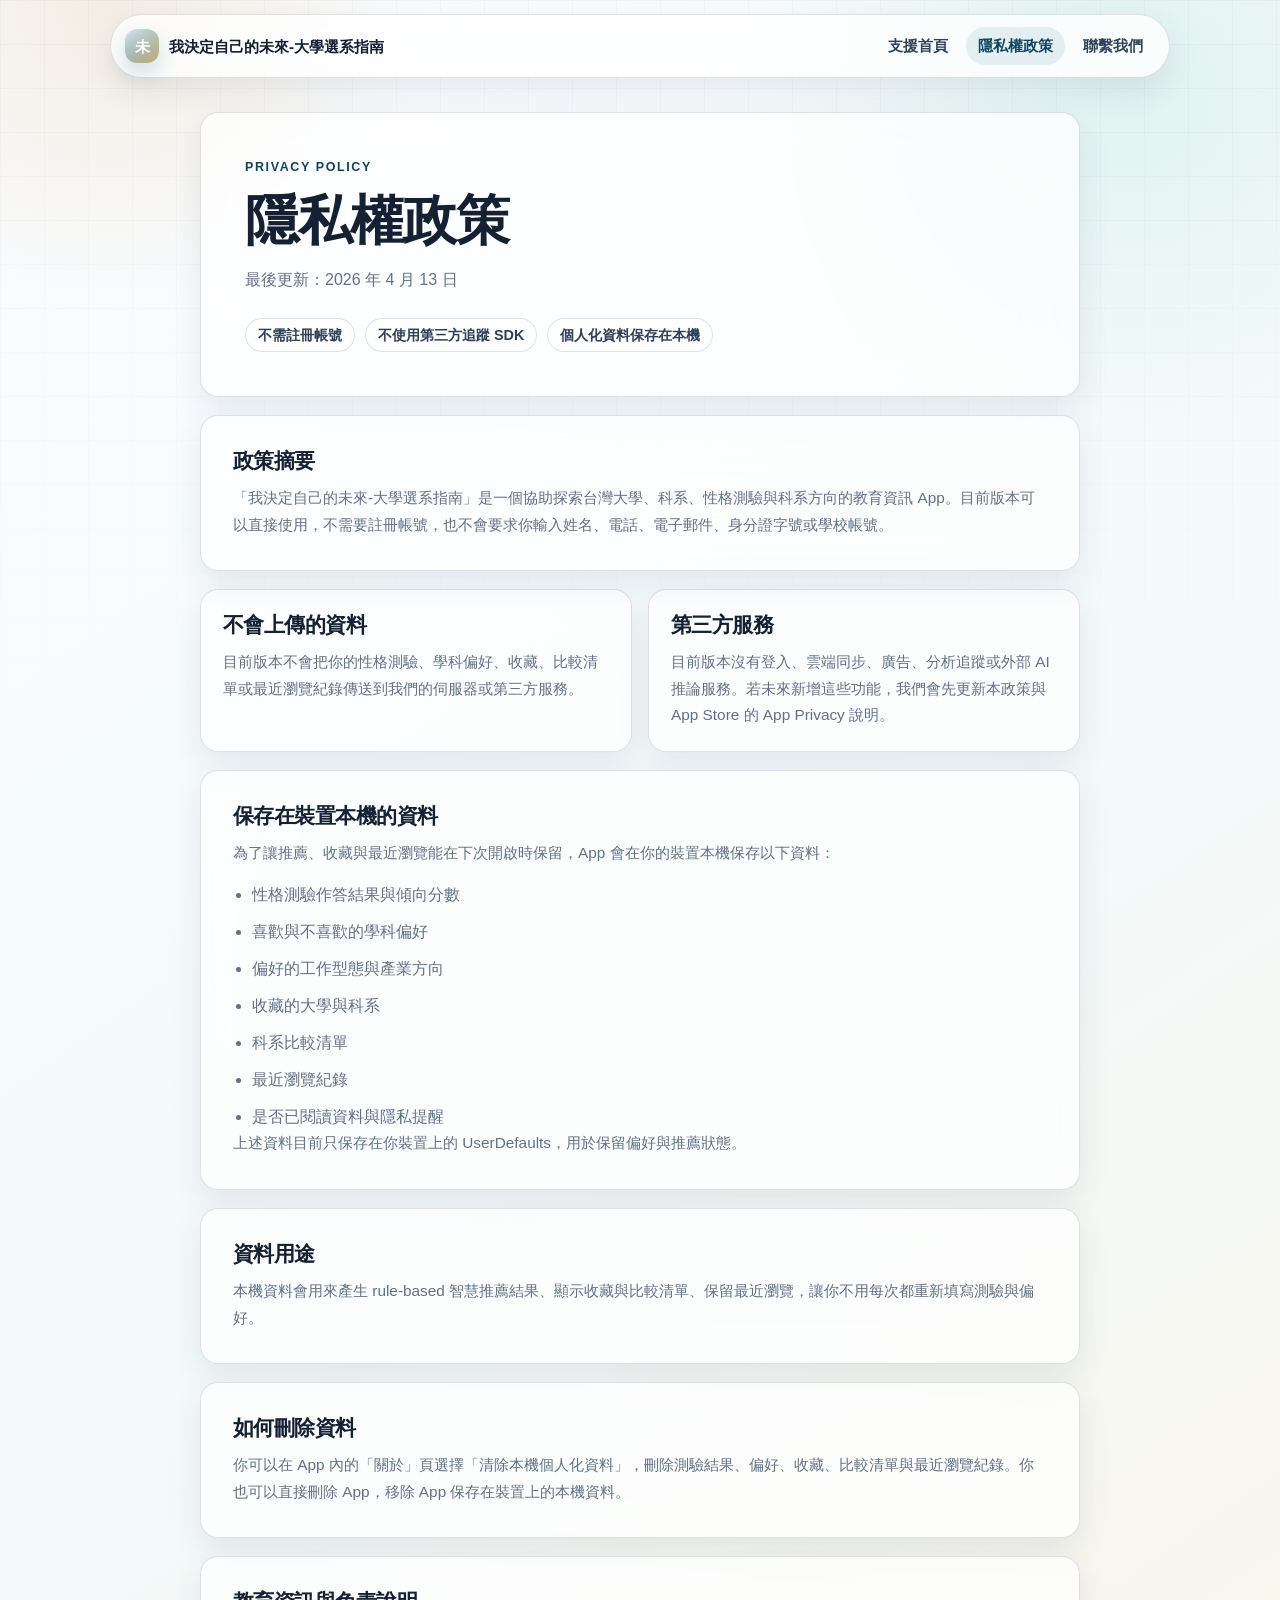
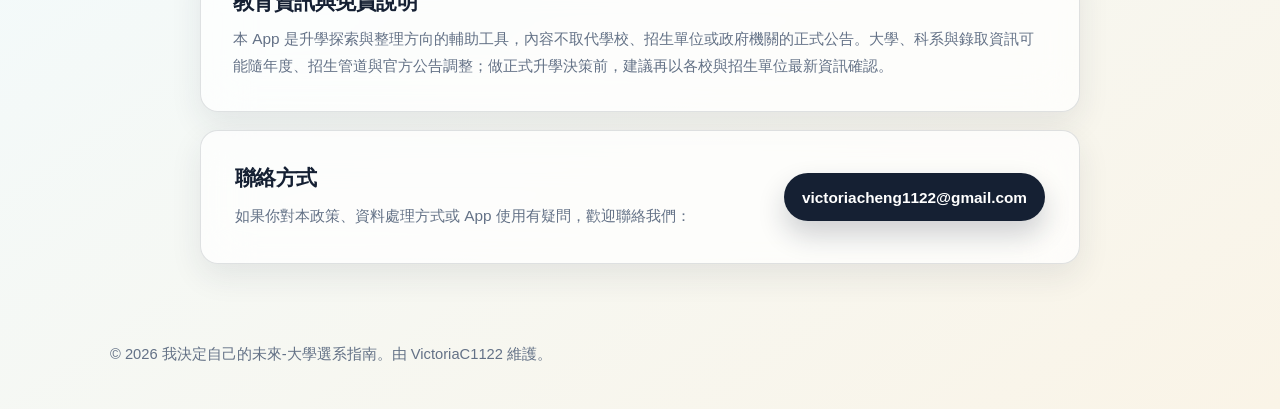
==== privacy.html @ ded3b6e1 "Refine support site copy tone" ====
<!doctype html>
<html lang="zh-Hant-TW">
<head>
  <meta charset="utf-8">
  <meta name="viewport" content="width=device-width, initial-scale=1">
  <title>隱私權政策｜我決定自己的未來-大學選系指南</title>
  <meta name="description" content="我決定自己的未來-大學選系指南的隱私權政策，說明 App 不需註冊、不使用第三方追蹤 SDK，個人化資料僅保存在使用者裝置本機。">
  <link rel="stylesheet" href="styles.css?v=20260417-copy">
</head>
<body>
  <a class="skip-link" href="#main">跳到主要內容</a>

  <header class="site-header">
    <nav class="nav" aria-label="主要導覽">
      <a class="brand" href="./" aria-label="我決定自己的未來-大學選系指南支援首頁">
        <span class="brand-mark" aria-hidden="true">未</span>
        <span>我決定自己的未來-大學選系指南</span>
      </a>
      <div class="nav-links">
        <a href="./">支援首頁</a>
        <a href="privacy.html" aria-current="page">隱私權政策</a>
        <a href="mailto:victoriacheng1122@gmail.com">聯繫我們</a>
      </div>
    </nav>
  </header>

  <main id="main" class="policy-main">
    <section class="policy-hero section" aria-labelledby="privacy-title">
      <p class="eyebrow">Privacy Policy</p>
      <h1 id="privacy-title">隱私權政策</h1>
      <p class="lead">最後更新：2026 年 4 月 13 日</p>
      <div class="summary-pills" aria-label="隱私摘要">
        <span>不需註冊帳號</span>
        <span>不使用第三方追蹤 SDK</span>
        <span>個人化資料保存在本機</span>
      </div>
    </section>

    <section class="section policy-section" aria-labelledby="summary-title">
      <h2 id="summary-title">政策摘要</h2>
      <p>「我決定自己的未來-大學選系指南」是一個協助探索台灣大學、科系、性格測驗與科系方向的教育資訊 App。目前版本可以直接使用，不需要註冊帳號，也不會要求你輸入姓名、電話、電子郵件、身分證字號或學校帳號。</p>
    </section>

    <section class="section policy-grid" aria-label="隱私重點">
      <article class="card">
        <h2>不會上傳的資料</h2>
        <p>目前版本不會把你的性格測驗、學科偏好、收藏、比較清單或最近瀏覽紀錄傳送到我們的伺服器或第三方服務。</p>
      </article>

      <article class="card">
        <h2>第三方服務</h2>
        <p>目前版本沒有登入、雲端同步、廣告、分析追蹤或外部 AI 推論服務。若未來新增這些功能，我們會先更新本政策與 App Store 的 App Privacy 說明。</p>
      </article>
    </section>

    <section class="section policy-section" aria-labelledby="local-data-title">
      <h2 id="local-data-title">保存在裝置本機的資料</h2>
      <p>為了讓推薦、收藏與最近瀏覽能在下次開啟時保留，App 會在你的裝置本機保存以下資料：</p>
      <ul>
        <li>性格測驗作答結果與傾向分數</li>
        <li>喜歡與不喜歡的學科偏好</li>
        <li>偏好的工作型態與產業方向</li>
        <li>收藏的大學與科系</li>
        <li>科系比較清單</li>
        <li>最近瀏覽紀錄</li>
        <li>是否已閱讀資料與隱私提醒</li>
      </ul>
      <p>上述資料目前只保存在你裝置上的 UserDefaults，用於保留偏好與推薦狀態。</p>
    </section>

    <section class="section policy-section" aria-labelledby="purpose-title">
      <h2 id="purpose-title">資料用途</h2>
      <p>本機資料會用來產生 rule-based 智慧推薦結果、顯示收藏與比較清單、保留最近瀏覽，讓你不用每次都重新填寫測驗與偏好。</p>
    </section>

    <section class="section policy-section" aria-labelledby="delete-title">
      <h2 id="delete-title">如何刪除資料</h2>
      <p>你可以在 App 內的「關於」頁選擇「清除本機個人化資料」，刪除測驗結果、偏好、收藏、比較清單與最近瀏覽紀錄。你也可以直接刪除 App，移除 App 保存在裝置上的本機資料。</p>
    </section>

    <section class="section policy-section" aria-labelledby="education-title">
      <h2 id="education-title">教育資訊與免責說明</h2>
      <p>本 App 是升學探索與整理方向的輔助工具，內容不取代學校、招生單位或政府機關的正式公告。大學、科系與錄取資訊可能隨年度、招生管道與官方公告調整；做正式升學決策前，建議再以各校與招生單位最新資訊確認。</p>
    </section>

    <section class="section contact-card" aria-labelledby="privacy-contact-title">
      <div>
        <h2 id="privacy-contact-title">聯絡方式</h2>
        <p>如果你對本政策、資料處理方式或 App 使用有疑問，歡迎聯絡我們：</p>
      </div>
      <a class="button primary" href="mailto:victoriacheng1122@gmail.com">victoriacheng1122@gmail.com</a>
    </section>
  </main>

  <footer class="footer">
    <p>© 2026 我決定自己的未來-大學選系指南。由 VictoriaC1122 維護。</p>
  </footer>
</body>
</html>
---- styles.css ----
:root {
  color-scheme: light;
  --ink: #152033;
  --ink-soft: #2f4158;
  --muted: #637186;
  --paper: rgba(255, 255, 255, 0.86);
  --paper-strong: #ffffff;
  --line: rgba(21, 32, 51, 0.13);
  --blue: #1f6f8d;
  --blue-deep: #0f465d;
  --mint: #99d8c9;
  --gold: #d1ad69;
  --cream: #f7f0df;
  --shadow: 0 22px 70px rgba(30, 47, 71, 0.14);
  --shadow-soft: 0 12px 32px rgba(30, 47, 71, 0.09);
  --radius-lg: 24px;
  --radius-md: 18px;
  --content: 1060px;
  font-family: -apple-system, BlinkMacSystemFont, "SF Pro Text", "Noto Sans TC", "PingFang TC", "Microsoft JhengHei", sans-serif;
  font-size: 16px;
}

* {
  box-sizing: border-box;
}

html {
  scroll-behavior: smooth;
  -webkit-text-size-adjust: 100%;
}

body {
  min-height: 100vh;
  margin: 0;
  color: var(--ink);
  background:
    radial-gradient(circle at 8% 0%, rgba(209, 173, 105, 0.18), transparent 20rem),
    radial-gradient(circle at 88% 4%, rgba(153, 216, 201, 0.24), transparent 23rem),
    linear-gradient(145deg, #fbfcff 0%, #f3fafb 52%, #faf4e7 100%);
  font-size: 1rem;
  line-height: 1.68;
  overflow-x: hidden;
  text-rendering: optimizeLegibility;
}

body::before {
  position: fixed;
  inset: 0;
  z-index: -1;
  content: "";
  pointer-events: none;
  background-image:
    linear-gradient(rgba(21, 32, 51, 0.03) 1px, transparent 1px),
    linear-gradient(90deg, rgba(21, 32, 51, 0.03) 1px, transparent 1px);
  background-size: 44px 44px;
  mask-image: linear-gradient(to bottom, black 0%, transparent 82%);
}

a {
  color: var(--blue-deep);
  text-underline-offset: 0.18em;
  overflow-wrap: anywhere;
}

a:hover {
  color: var(--blue);
}

.skip-link {
  position: absolute;
  left: 16px;
  top: -80px;
  z-index: 100;
  padding: 10px 14px;
  border-radius: 999px;
  background: var(--ink);
  color: #fff;
}

.skip-link:focus {
  top: 14px;
}

.site-header,
main,
.footer {
  width: min(var(--content), calc(100% - 40px));
  margin: 0 auto;
}

.site-header {
  padding-top: 14px;
}

.nav {
  position: sticky;
  top: 14px;
  z-index: 10;
  display: flex;
  align-items: center;
  justify-content: space-between;
  gap: 18px;
  padding: 12px 14px;
  border: 1px solid var(--line);
  border-radius: 999px;
  background: rgba(255, 255, 255, 0.78);
  box-shadow: var(--shadow-soft);
  backdrop-filter: blur(22px);
}

.brand {
  display: inline-flex;
  align-items: center;
  gap: 10px;
  color: var(--ink);
  font-size: 0.95rem;
  font-weight: 760;
  line-height: 1.25;
  text-decoration: none;
}

.brand-mark {
  display: grid;
  width: 34px;
  height: 34px;
  flex: 0 0 auto;
  place-items: center;
  border-radius: 12px;
  background:
    linear-gradient(145deg, rgba(255, 255, 255, 0.85), transparent),
    linear-gradient(135deg, var(--blue), var(--gold));
  color: #fff;
  font-weight: 900;
  box-shadow: 0 10px 22px rgba(31, 111, 141, 0.22);
}

.nav-links {
  display: flex;
  align-items: center;
  gap: 6px;
  font-size: 0.92rem;
}

.nav-links a {
  display: inline-flex;
  min-height: 38px;
  align-items: center;
  padding: 0 12px;
  border-radius: 999px;
  color: var(--ink-soft);
  font-weight: 680;
  text-decoration: none;
}

.nav-links a:hover,
.nav-links a[aria-current="page"] {
  background: rgba(31, 111, 141, 0.1);
  color: var(--blue-deep);
}

.section {
  margin-top: 18px;
  border: 1px solid var(--line);
  border-radius: var(--radius-lg);
  background: var(--paper);
  box-shadow: var(--shadow);
  backdrop-filter: blur(24px);
}

.hero {
  display: grid;
  grid-template-columns: minmax(0, 1.25fr) minmax(320px, 0.75fr);
  gap: 18px;
  align-items: stretch;
  margin-top: 34px;
  padding: clamp(26px, 4.4vw, 46px);
}

.hero-copy {
  max-width: 660px;
}

.hero-panel,
.card,
.faq-item,
.policy-section,
.contact-card,
.info-band,
.policy-hero {
  border: 1px solid var(--line);
  border-radius: var(--radius-md);
  background: rgba(255, 255, 255, 0.72);
  box-shadow: var(--shadow-soft);
}

.hero-panel {
  padding: 22px;
  align-self: stretch;
}

.eyebrow {
  margin: 0 0 10px;
  color: var(--blue-deep);
  font-size: 0.78rem;
  font-weight: 820;
  letter-spacing: 0.13em;
  text-transform: uppercase;
}

h1,
h2,
h3,
p {
  margin: 0;
}

h1,
h2,
h3 {
  color: var(--ink);
  line-height: 1.2;
  letter-spacing: -0.025em;
  overflow-wrap: anywhere;
}

h1 {
  max-width: 640px;
  font-size: clamp(2rem, 4.2vw, 3.35rem);
  font-weight: 830;
}

h2 {
  font-size: clamp(1.18rem, 1.65vw, 1.55rem);
  font-weight: 800;
}

h3 {
  font-size: 1rem;
  font-weight: 780;
}

.lead {
  max-width: 640px;
  margin-top: 14px;
  color: var(--muted);
  font-size: clamp(1rem, 1.15vw, 1.08rem);
  line-height: 1.72;
}

.action-row {
  display: flex;
  flex-wrap: wrap;
  gap: 12px;
  margin-top: 28px;
}

.button {
  display: inline-flex;
  min-height: 48px;
  align-items: center;
  justify-content: center;
  padding: 0 18px;
  border-radius: 999px;
  font-weight: 780;
  font-size: 0.96rem;
  line-height: 1.25;
  text-align: center;
  text-decoration: none;
}

.button.primary {
  background: var(--ink);
  color: #fff;
  box-shadow: 0 14px 28px rgba(21, 32, 51, 0.2);
}

.button.secondary {
  border: 1px solid var(--line);
  background: var(--paper-strong);
  color: var(--blue-deep);
}

.check-list,
.policy-section ul {
  display: grid;
  gap: 10px;
  margin: 16px 0 0;
  padding-left: 1.2rem;
  color: var(--muted);
}

.cards,
.policy-grid {
  display: grid;
  grid-template-columns: repeat(3, minmax(0, 1fr));
  gap: 16px;
  border: 0;
  background: transparent;
  box-shadow: none;
  backdrop-filter: none;
}

.card {
  padding: 22px;
}

.card-label {
  width: fit-content;
  margin-bottom: 14px;
  padding: 4px 10px;
  border-radius: 999px;
  background: rgba(31, 111, 141, 0.1);
  color: var(--blue-deep);
  font-size: 0.82rem;
  font-weight: 850;
}

.card p,
.faq-item p,
.policy-section p,
.contact-card p,
.info-band p,
.hero-panel li {
  color: var(--muted);
  font-size: 0.96rem;
  line-height: 1.72;
}

.card h2 + p,
.faq-item h3 + p,
.policy-section h2 + p,
.contact-card h2 + p,
.info-band h2 + p {
  margin-top: 12px;
}

.info-band,
.contact-card {
  display: grid;
  grid-template-columns: minmax(0, 0.9fr) minmax(0, 1.1fr);
  gap: 24px;
  align-items: center;
  padding: clamp(22px, 3.4vw, 34px);
}

.faq {
  padding: clamp(22px, 3.4vw, 34px);
}

.section-heading {
  max-width: 720px;
}

.section-heading p:not(.eyebrow) {
  margin-top: 10px;
  color: var(--muted);
  font-size: 0.96rem;
  line-height: 1.72;
}

.faq-list {
  display: grid;
  grid-template-columns: repeat(2, minmax(0, 1fr));
  gap: 14px;
  margin-top: 18px;
}

.faq-item {
  padding: 18px;
}

.policy-main {
  max-width: 880px;
}

.policy-hero {
  margin-top: 34px;
  padding: clamp(26px, 4.4vw, 44px);
}

.summary-pills {
  display: flex;
  flex-wrap: wrap;
  gap: 10px;
  margin-top: 24px;
}

.summary-pills span {
  display: inline-flex;
  align-items: center;
  min-height: 34px;
  padding: 0 12px;
  border: 1px solid var(--line);
  border-radius: 999px;
  background: rgba(255, 255, 255, 0.7);
  color: var(--ink-soft);
  font-size: 0.9rem;
  font-weight: 720;
}

.policy-grid {
  grid-template-columns: repeat(2, minmax(0, 1fr));
}

.policy-section {
  padding: clamp(22px, 3.4vw, 32px);
}

.policy-section p + p {
  margin-top: 14px;
}

.contact-card {
  grid-template-columns: minmax(0, 1fr) auto;
  margin-bottom: 52px;
}

.footer {
  padding: 26px 0 42px;
  color: var(--muted);
  font-size: 0.92rem;
}

@media (max-width: 900px) {
  :root {
    font-size: 16px;
  }

  .site-header,
  main,
  .footer {
    width: min(100% - 28px - env(safe-area-inset-left) - env(safe-area-inset-right), var(--content));
  }

  .nav {
    position: static;
    align-items: flex-start;
    flex-direction: column;
    border-radius: 24px;
  }

  .nav-links {
    width: 100%;
    flex-wrap: wrap;
  }

  .brand {
    max-width: 100%;
  }

  .nav-links a {
    border: 1px solid rgba(21, 32, 51, 0.08);
    background: rgba(255, 255, 255, 0.58);
  }

  .hero,
  .cards,
  .policy-grid,
  .info-band,
  .contact-card,
  .faq-list {
    grid-template-columns: 1fr;
  }

  .hero,
  .policy-hero {
    margin-top: 24px;
  }

  .contact-card .button {
    width: fit-content;
  }
}

@media (max-width: 560px) {
  :root {
    font-size: 15px;
    --radius-lg: 20px;
    --radius-md: 16px;
    --shadow: 0 14px 38px rgba(30, 47, 71, 0.1);
    --shadow-soft: 0 8px 22px rgba(30, 47, 71, 0.08);
  }

  body {
    background:
      radial-gradient(circle at 0% 0%, rgba(209, 173, 105, 0.14), transparent 16rem),
      radial-gradient(circle at 100% 0%, rgba(153, 216, 201, 0.2), transparent 18rem),
      linear-gradient(145deg, #fbfcff 0%, #f5fbfb 58%, #fbf5e9 100%);
    line-height: 1.62;
  }

  .site-header,
  main,
  .footer {
    width: min(100% - 20px - env(safe-area-inset-left) - env(safe-area-inset-right), var(--content));
  }

  .site-header {
    padding-top: calc(10px + env(safe-area-inset-top));
  }

  .brand {
    align-items: center;
    gap: 9px;
    font-size: 0.86rem;
  }

  .brand-mark {
    width: 30px;
    height: 30px;
    border-radius: 10px;
  }

  .nav {
    gap: 10px;
    padding: 10px;
    border-radius: 20px;
  }

  .nav-links {
    display: flex;
    gap: 8px;
    margin-inline: -2px;
    padding: 2px 2px 4px;
    overflow-x: auto;
    -webkit-overflow-scrolling: touch;
    scrollbar-width: none;
  }

  .nav-links::-webkit-scrollbar {
    display: none;
  }

  .nav-links a {
    flex: 0 0 auto;
    justify-content: center;
    min-height: 40px;
    padding: 0 13px;
    font-size: 0.9rem;
    white-space: nowrap;
  }

  .hero,
  .policy-hero {
    padding: 22px 17px;
  }

  .hero {
    gap: 14px;
    margin-top: 18px;
  }

  h1 {
    font-size: clamp(1.58rem, 7.4vw, 2.05rem);
    line-height: 1.2;
    letter-spacing: -0.035em;
  }

  h2 {
    font-size: 1.12rem;
    line-height: 1.28;
  }

  h3 {
    line-height: 1.32;
  }

  .lead {
    margin-top: 12px;
    font-size: 0.95rem;
    line-height: 1.68;
  }

  .eyebrow {
    margin-bottom: 8px;
    font-size: 0.72rem;
    letter-spacing: 0.1em;
  }

  .action-row {
    gap: 10px;
    margin-top: 20px;
  }

  .button,
  .contact-card .button {
    width: 100%;
    min-height: 46px;
    padding: 0 15px;
    font-size: 0.94rem;
  }

  .card,
  .faq,
  .faq-item,
  .policy-section,
  .contact-card,
  .info-band,
  .hero-panel {
    padding: 16px;
  }

  .section {
    margin-top: 14px;
  }

  .cards,
  .policy-grid,
  .faq-list {
    gap: 12px;
  }

  .hero-panel {
    background: rgba(255, 255, 255, 0.58);
  }

  .check-list,
  .policy-section ul {
    gap: 8px;
    padding-left: 1.05rem;
  }

  .card p,
  .faq-item p,
  .policy-section p,
  .contact-card p,
  .info-band p,
  .hero-panel li,
  .section-heading p:not(.eyebrow) {
    font-size: 0.93rem;
    line-height: 1.68;
  }

  .summary-pills span {
    width: 100%;
    justify-content: center;
  }

  .footer {
    padding: 22px 0 calc(32px + env(safe-area-inset-bottom));
    font-size: 0.82rem;
    line-height: 1.55;
  }
}

@media (max-width: 380px) {
  .site-header,
  main,
  .footer {
    width: min(100% - 16px - env(safe-area-inset-left) - env(safe-area-inset-right), var(--content));
  }

  .hero,
  .policy-hero,
  .card,
  .faq,
  .faq-item,
  .policy-section,
  .contact-card,
  .info-band,
  .hero-panel {
    padding: 14px;
  }

  h1 {
    font-size: 1.5rem;
  }
}
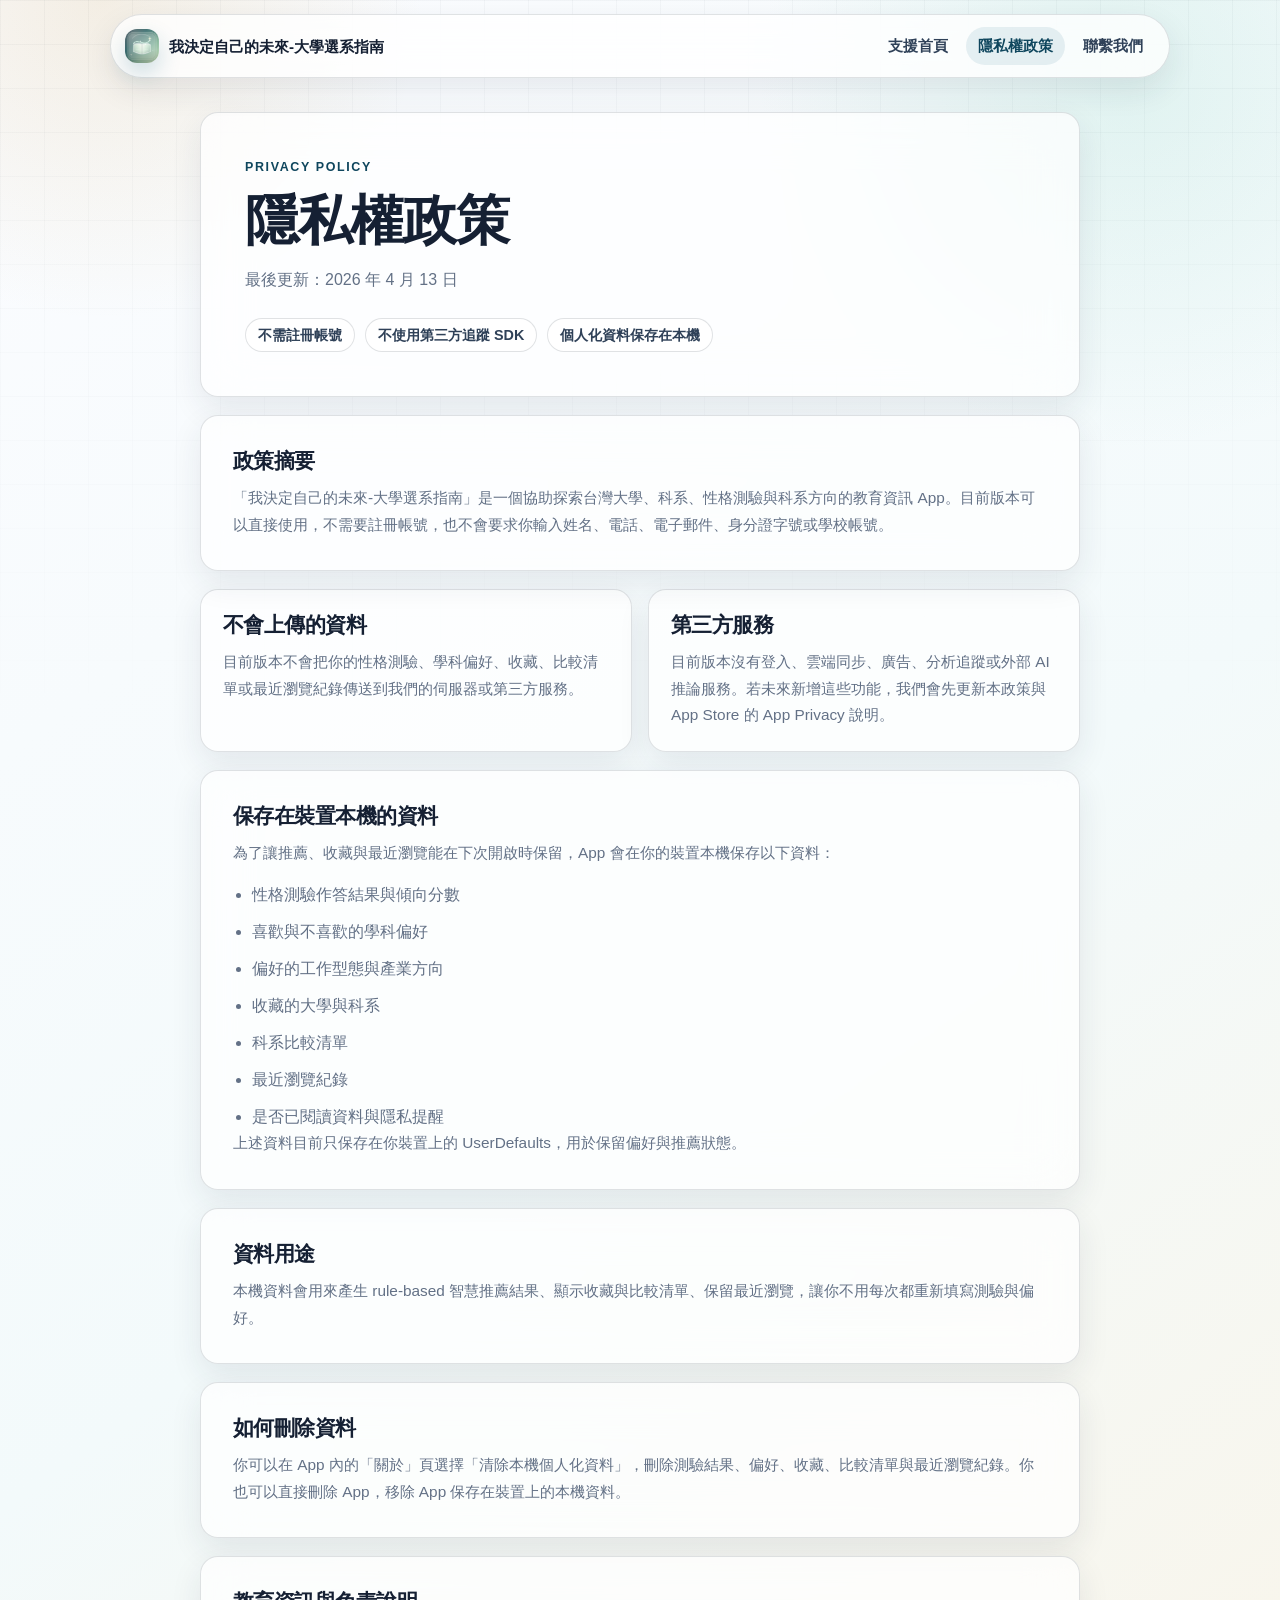
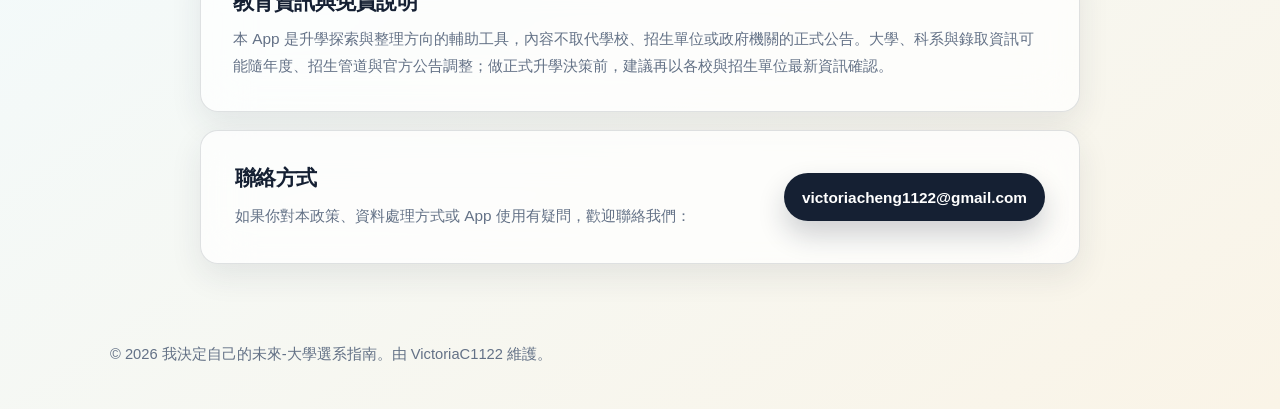
==== commit b7efdaf9: "Add app icon to support site" ====
--- a/privacy.html
+++ b/privacy.html
@@ -5,7 +5,10 @@
   <meta name="viewport" content="width=device-width, initial-scale=1">
   <title>隱私權政策｜我決定自己的未來-大學選系指南</title>
   <meta name="description" content="我決定自己的未來-大學選系指南的隱私權政策，說明 App 不需註冊、不使用第三方追蹤 SDK，個人化資料僅保存在使用者裝置本機。">
-  <link rel="stylesheet" href="styles.css?v=20260417-copy">
+  <meta property="og:image" content="https://victoriac1122.github.io/future-major-guide-support-site/assets/app-icon-512.png">
+  <link rel="icon" type="image/png" sizes="32x32" href="assets/favicon-32.png">
+  <link rel="apple-touch-icon" href="assets/apple-touch-icon.png">
+  <link rel="stylesheet" href="styles.css?v=20260417-icon">
 </head>
 <body>
   <a class="skip-link" href="#main">跳到主要內容</a>
@@ -13,7 +16,7 @@
   <header class="site-header">
     <nav class="nav" aria-label="主要導覽">
       <a class="brand" href="./" aria-label="我決定自己的未來-大學選系指南支援首頁">
-        <span class="brand-mark" aria-hidden="true">未</span>
+        <img class="brand-icon" src="assets/app-icon-512.png" width="34" height="34" alt="" aria-hidden="true">
         <span>我決定自己的未來-大學選系指南</span>
       </a>
       <div class="nav-links">
--- a/styles.css
+++ b/styles.css
@@ -119,18 +119,12 @@
   text-decoration: none;
 }
 
-.brand-mark {
-  display: grid;
+.brand-icon {
   width: 34px;
   height: 34px;
   flex: 0 0 auto;
-  place-items: center;
   border-radius: 12px;
-  background:
-    linear-gradient(145deg, rgba(255, 255, 255, 0.85), transparent),
-    linear-gradient(135deg, var(--blue), var(--gold));
-  color: #fff;
-  font-weight: 900;
+  display: block;
   box-shadow: 0 10px 22px rgba(31, 111, 141, 0.22);
 }
 
@@ -198,6 +192,29 @@
   align-self: stretch;
 }
 
+.app-icon-showcase {
+  display: inline-flex;
+  width: 84px;
+  height: 84px;
+  align-items: center;
+  justify-content: center;
+  margin-bottom: 18px;
+  padding: 6px;
+  border: 1px solid rgba(255, 255, 255, 0.72);
+  border-radius: 26px;
+  background:
+    linear-gradient(145deg, rgba(255, 255, 255, 0.78), rgba(255, 255, 255, 0.28)),
+    rgba(255, 255, 255, 0.52);
+  box-shadow: 0 18px 36px rgba(31, 111, 141, 0.18);
+}
+
+.app-icon-showcase img {
+  display: block;
+  width: 100%;
+  height: 100%;
+  border-radius: 21px;
+}
+
 .eyebrow {
   margin: 0 0 10px;
   color: var(--blue-deep);
@@ -505,7 +522,7 @@
     font-size: 0.86rem;
   }
 
-  .brand-mark {
+  .brand-icon {
     width: 30px;
     height: 30px;
     border-radius: 10px;
@@ -612,6 +629,17 @@
 
   .hero-panel {
     background: rgba(255, 255, 255, 0.58);
+  }
+
+  .app-icon-showcase {
+    width: 72px;
+    height: 72px;
+    margin-bottom: 14px;
+    border-radius: 23px;
+  }
+
+  .app-icon-showcase img {
+    border-radius: 18px;
   }
 
   .check-list,
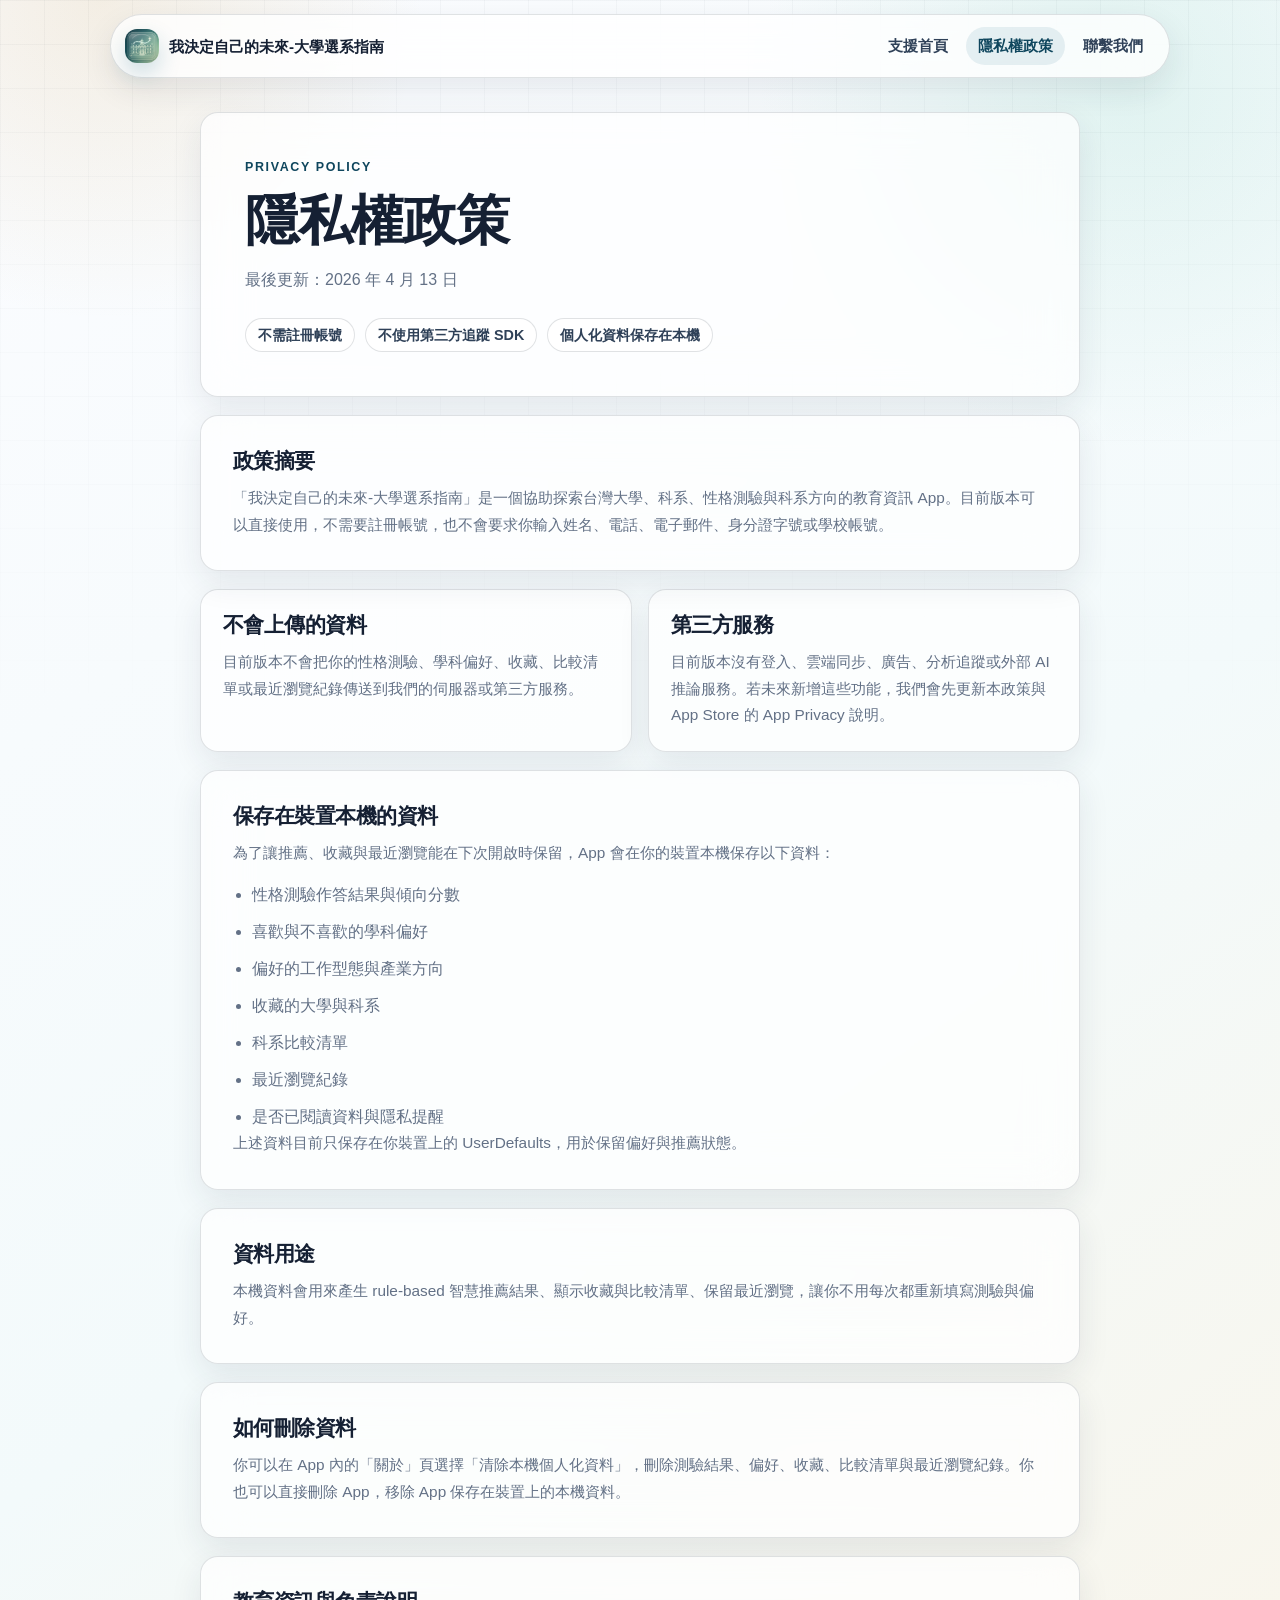
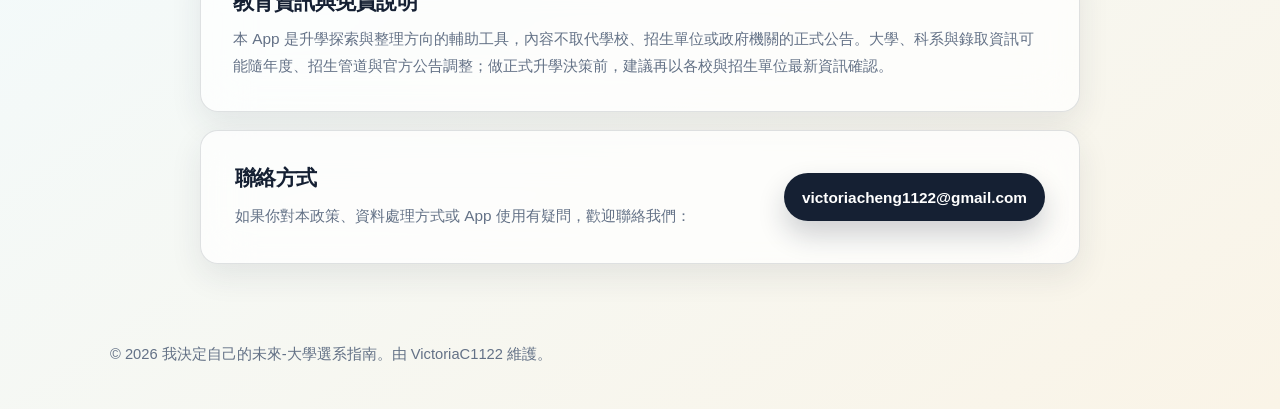
==== commit 5fea5bbb: "Refresh support site entry and app icon" ====
--- a/privacy.html
+++ b/privacy.html
@@ -8,7 +8,7 @@
   <meta property="og:image" content="https://victoriac1122.github.io/future-major-guide-support-site/assets/app-icon-512.png">
   <link rel="icon" type="image/png" sizes="32x32" href="assets/favicon-32.png">
   <link rel="apple-touch-icon" href="assets/apple-touch-icon.png">
-  <link rel="stylesheet" href="styles.css?v=20260417-icon">
+  <link rel="stylesheet" href="styles.css?v=20260417-product-entry">
 </head>
 <body>
   <a class="skip-link" href="#main">跳到主要內容</a>
--- a/styles.css
+++ b/styles.css
@@ -192,27 +192,77 @@
   align-self: stretch;
 }
 
-.app-icon-showcase {
-  display: inline-flex;
-  width: 84px;
-  height: 84px;
-  align-items: center;
-  justify-content: center;
-  margin-bottom: 18px;
-  padding: 6px;
-  border: 1px solid rgba(255, 255, 255, 0.72);
-  border-radius: 26px;
+.app-hero-visual {
+  display: grid;
+  gap: 16px;
+  margin-bottom: 22px;
+  padding: 18px;
+  border: 1px solid rgba(255, 255, 255, 0.78);
+  border-radius: 28px;
   background:
-    linear-gradient(145deg, rgba(255, 255, 255, 0.78), rgba(255, 255, 255, 0.28)),
+    radial-gradient(circle at 18% 12%, rgba(209, 173, 105, 0.2), transparent 9rem),
+    radial-gradient(circle at 90% 10%, rgba(153, 216, 201, 0.32), transparent 10rem),
+    linear-gradient(145deg, rgba(255, 255, 255, 0.82), rgba(255, 255, 255, 0.34)),
     rgba(255, 255, 255, 0.52);
-  box-shadow: 0 18px 36px rgba(31, 111, 141, 0.18);
-}
-
-.app-icon-showcase img {
+  box-shadow: 0 20px 48px rgba(31, 111, 141, 0.16);
+}
+
+.app-icon-stage {
+  position: relative;
+  display: grid;
+  width: min(100%, 184px);
+  aspect-ratio: 1;
+  place-items: center;
+  justify-self: center;
+  border-radius: 42px;
+  background:
+    linear-gradient(145deg, rgba(255, 255, 255, 0.84), rgba(255, 255, 255, 0.26)),
+    rgba(255, 255, 255, 0.46);
+  box-shadow:
+    0 24px 54px rgba(15, 70, 93, 0.2),
+    inset 0 1px 0 rgba(255, 255, 255, 0.84);
+}
+
+.app-icon-stage::after {
+  position: absolute;
+  inset: -12px;
+  z-index: -1;
+  content: "";
+  border-radius: 48px;
+  background: linear-gradient(135deg, rgba(31, 111, 141, 0.2), rgba(209, 173, 105, 0.18));
+  filter: blur(18px);
+}
+
+.app-icon-stage img {
   display: block;
-  width: 100%;
-  height: 100%;
-  border-radius: 21px;
+  width: min(100% - 18px, 168px);
+  height: auto;
+  border-radius: 36px;
+  box-shadow: 0 16px 34px rgba(21, 32, 51, 0.16);
+}
+
+.app-kicker {
+  margin-bottom: 5px;
+  color: var(--blue-deep);
+  font-size: 0.72rem;
+  font-weight: 820;
+  letter-spacing: 0.12em;
+  text-transform: uppercase;
+}
+
+.app-name {
+  color: var(--ink);
+  font-size: 1.18rem;
+  font-weight: 830;
+  line-height: 1.25;
+  letter-spacing: -0.02em;
+}
+
+.app-subtitle {
+  margin-top: 3px;
+  color: var(--muted);
+  font-size: 0.95rem;
+  font-weight: 650;
 }
 
 .eyebrow {
@@ -291,10 +341,29 @@
   box-shadow: 0 14px 28px rgba(21, 32, 51, 0.2);
 }
 
+.button.primary.is-disabled {
+  cursor: default;
+  background: linear-gradient(135deg, var(--blue-deep), var(--blue));
+  box-shadow: 0 14px 28px rgba(15, 70, 93, 0.2);
+}
+
 .button.secondary {
   border: 1px solid var(--line);
   background: var(--paper-strong);
   color: var(--blue-deep);
+}
+
+.button.tertiary {
+  border: 1px solid transparent;
+  color: var(--blue-deep);
+}
+
+.hero-note {
+  max-width: 620px;
+  margin-top: 14px;
+  color: var(--muted);
+  font-size: 0.9rem;
+  line-height: 1.6;
 }
 
 .check-list,
@@ -304,6 +373,10 @@
   margin: 16px 0 0;
   padding-left: 1.2rem;
   color: var(--muted);
+}
+
+.trust-panel {
+  padding-top: 2px;
 }
 
 .cards,
@@ -522,6 +595,13 @@
     font-size: 0.86rem;
   }
 
+  .brand span {
+    max-width: 10em;
+    overflow: hidden;
+    text-overflow: ellipsis;
+    white-space: nowrap;
+  }
+
   .brand-icon {
     width: 30px;
     height: 30px;
@@ -631,15 +711,37 @@
     background: rgba(255, 255, 255, 0.58);
   }
 
-  .app-icon-showcase {
-    width: 72px;
-    height: 72px;
-    margin-bottom: 14px;
-    border-radius: 23px;
-  }
-
-  .app-icon-showcase img {
+  .app-hero-visual {
+    grid-template-columns: auto minmax(0, 1fr);
+    align-items: center;
+    gap: 14px;
+    margin-bottom: 16px;
+    padding: 13px;
+    border-radius: 22px;
+  }
+
+  .app-icon-stage {
+    width: 88px;
+    border-radius: 24px;
+  }
+
+  .app-icon-stage::after {
+    inset: -8px;
+    border-radius: 30px;
+    filter: blur(8px);
+  }
+
+  .app-icon-stage img {
+    width: 78px;
     border-radius: 18px;
+  }
+
+  .app-name {
+    font-size: 1rem;
+  }
+
+  .app-subtitle {
+    font-size: 0.88rem;
   }
 
   .check-list,
@@ -668,6 +770,16 @@
     padding: 22px 0 calc(32px + env(safe-area-inset-bottom));
     font-size: 0.82rem;
     line-height: 1.55;
+  }
+}
+
+@media (prefers-reduced-motion: reduce) {
+  html {
+    scroll-behavior: auto;
+  }
+
+  .app-icon-stage::after {
+    filter: blur(6px);
   }
 }
 
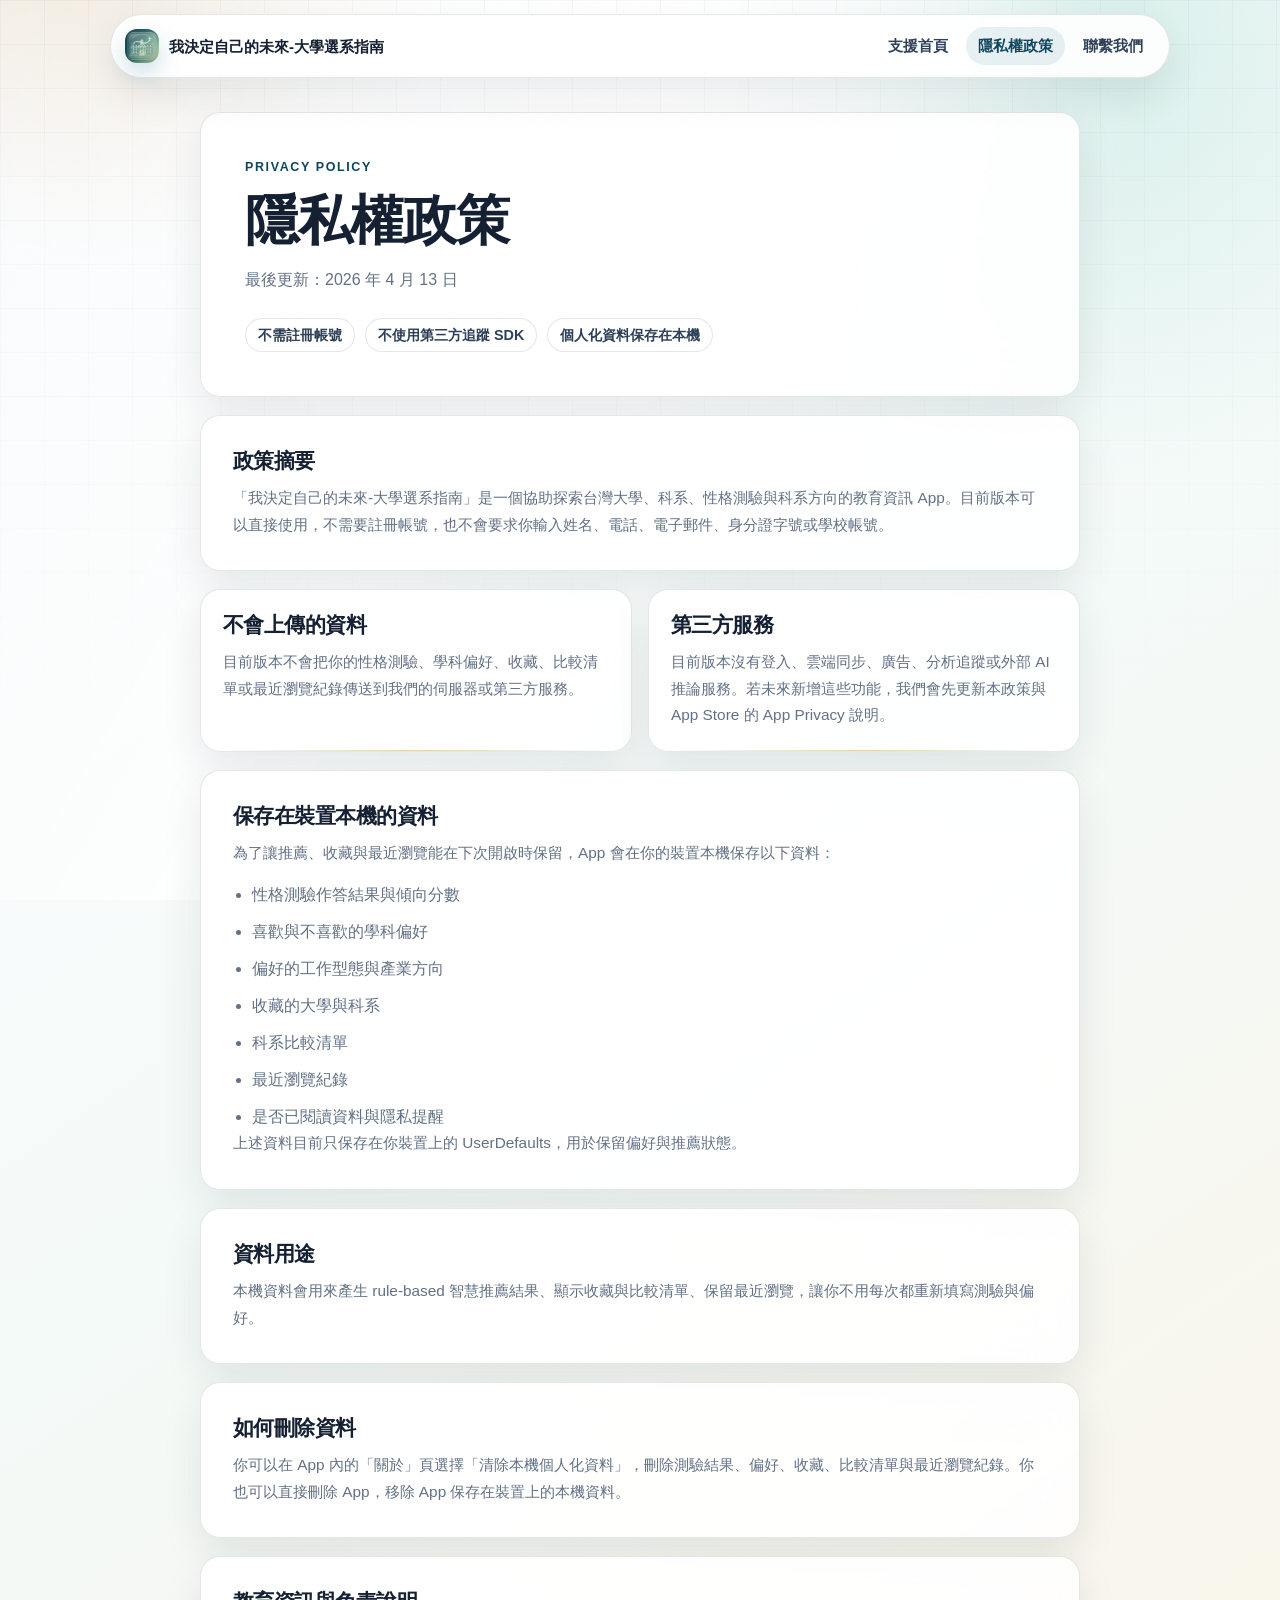
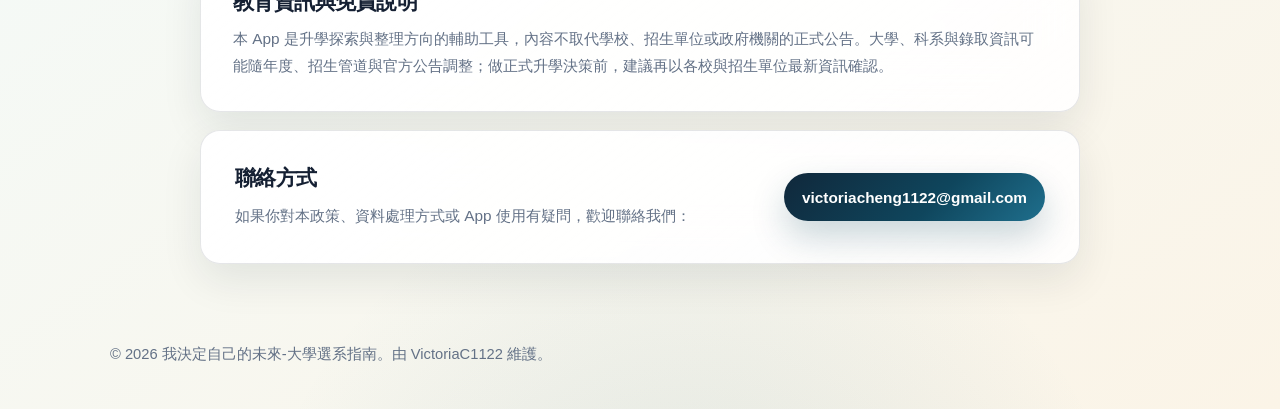
==== commit 36bee085: "Polish support site premium presentation" ====
--- a/privacy.html
+++ b/privacy.html
@@ -8,7 +8,7 @@
   <meta property="og:image" content="https://victoriac1122.github.io/future-major-guide-support-site/assets/app-icon-512.png">
   <link rel="icon" type="image/png" sizes="32x32" href="assets/favicon-32.png">
   <link rel="apple-touch-icon" href="assets/apple-touch-icon.png">
-  <link rel="stylesheet" href="styles.css?v=20260417-product-entry">
+  <link rel="stylesheet" href="styles.css?v=20260417-premium-entry">
 </head>
 <body>
   <a class="skip-link" href="#main">跳到主要內容</a>
--- a/styles.css
+++ b/styles.css
@@ -3,18 +3,20 @@
   --ink: #152033;
   --ink-soft: #2f4158;
   --muted: #637186;
-  --paper: rgba(255, 255, 255, 0.86);
+  --paper: rgba(255, 255, 255, 0.78);
   --paper-strong: #ffffff;
-  --line: rgba(21, 32, 51, 0.13);
+  --line: rgba(21, 32, 51, 0.11);
   --blue: #1f6f8d;
   --blue-deep: #0f465d;
+  --blue-ink: #0b3443;
   --mint: #99d8c9;
   --gold: #d1ad69;
   --cream: #f7f0df;
-  --shadow: 0 22px 70px rgba(30, 47, 71, 0.14);
-  --shadow-soft: 0 12px 32px rgba(30, 47, 71, 0.09);
-  --radius-lg: 24px;
-  --radius-md: 18px;
+  --shadow: 0 30px 90px rgba(10, 35, 49, 0.13);
+  --shadow-soft: 0 16px 42px rgba(10, 35, 49, 0.09);
+  --radius-xl: 34px;
+  --radius-lg: 28px;
+  --radius-md: 20px;
   --content: 1060px;
   font-family: -apple-system, BlinkMacSystemFont, "SF Pro Text", "Noto Sans TC", "PingFang TC", "Microsoft JhengHei", sans-serif;
   font-size: 16px;
@@ -34,9 +36,10 @@
   margin: 0;
   color: var(--ink);
   background:
-    radial-gradient(circle at 8% 0%, rgba(209, 173, 105, 0.18), transparent 20rem),
-    radial-gradient(circle at 88% 4%, rgba(153, 216, 201, 0.24), transparent 23rem),
-    linear-gradient(145deg, #fbfcff 0%, #f3fafb 52%, #faf4e7 100%);
+    radial-gradient(circle at 8% -6%, rgba(209, 173, 105, 0.28), transparent 24rem),
+    radial-gradient(circle at 84% 2%, rgba(153, 216, 201, 0.34), transparent 28rem),
+    radial-gradient(circle at 54% 110%, rgba(31, 111, 141, 0.12), transparent 28rem),
+    linear-gradient(145deg, #fbfcff 0%, #f4faf8 48%, #fbf4e7 100%);
   font-size: 1rem;
   line-height: 1.68;
   overflow-x: hidden;
@@ -56,6 +59,17 @@
   mask-image: linear-gradient(to bottom, black 0%, transparent 82%);
 }
 
+body::after {
+  position: fixed;
+  inset: 0;
+  z-index: -2;
+  content: "";
+  pointer-events: none;
+  background:
+    linear-gradient(120deg, transparent 0%, rgba(255, 255, 255, 0.72) 38%, transparent 62%),
+    radial-gradient(circle at 50% 10%, rgba(255, 255, 255, 0.9), transparent 32rem);
+}
+
 a {
   color: var(--blue-deep);
   text-underline-offset: 0.18em;
@@ -103,7 +117,9 @@
   padding: 12px 14px;
   border: 1px solid var(--line);
   border-radius: 999px;
-  background: rgba(255, 255, 255, 0.78);
+  background:
+    linear-gradient(135deg, rgba(255, 255, 255, 0.88), rgba(255, 255, 255, 0.62)),
+    rgba(255, 255, 255, 0.7);
   box-shadow: var(--shadow-soft);
   backdrop-filter: blur(22px);
 }
@@ -155,19 +171,35 @@
 .section {
   margin-top: 18px;
   border: 1px solid var(--line);
-  border-radius: var(--radius-lg);
-  background: var(--paper);
+  border-radius: var(--radius-xl);
+  background:
+    linear-gradient(145deg, rgba(255, 255, 255, 0.86), rgba(255, 255, 255, 0.58)),
+    var(--paper);
   box-shadow: var(--shadow);
   backdrop-filter: blur(24px);
 }
 
 .hero {
+  position: relative;
+  overflow: hidden;
   display: grid;
   grid-template-columns: minmax(0, 1.25fr) minmax(320px, 0.75fr);
   gap: 18px;
   align-items: stretch;
   margin-top: 34px;
   padding: clamp(26px, 4.4vw, 46px);
+}
+
+.hero::before {
+  position: absolute;
+  inset: 1px;
+  z-index: -1;
+  content: "";
+  border-radius: calc(var(--radius-xl) - 1px);
+  background:
+    radial-gradient(circle at 16% 0%, rgba(209, 173, 105, 0.22), transparent 19rem),
+    radial-gradient(circle at 86% 12%, rgba(153, 216, 201, 0.34), transparent 20rem),
+    linear-gradient(145deg, rgba(255, 255, 255, 0.8), rgba(255, 255, 255, 0.2));
 }
 
 .hero-copy {
@@ -183,13 +215,54 @@
 .policy-hero {
   border: 1px solid var(--line);
   border-radius: var(--radius-md);
-  background: rgba(255, 255, 255, 0.72);
+  background:
+    linear-gradient(145deg, rgba(255, 255, 255, 0.88), rgba(255, 255, 255, 0.58)),
+    rgba(255, 255, 255, 0.72);
   box-shadow: var(--shadow-soft);
 }
 
 .hero-panel {
+  position: relative;
+  overflow: hidden;
   padding: 22px;
   align-self: stretch;
+}
+
+.hero-panel::before {
+  position: absolute;
+  inset: 0;
+  content: "";
+  pointer-events: none;
+  background:
+    radial-gradient(circle at 20% 10%, rgba(209, 173, 105, 0.18), transparent 12rem),
+    radial-gradient(circle at 100% 0%, rgba(31, 111, 141, 0.16), transparent 13rem);
+}
+
+.hero-panel > * {
+  position: relative;
+}
+
+.status-pill {
+  display: inline-flex;
+  min-height: 34px;
+  align-items: center;
+  gap: 9px;
+  margin-bottom: 14px;
+  padding: 0 12px;
+  border: 1px solid rgba(15, 70, 93, 0.12);
+  border-radius: 999px;
+  background: rgba(255, 255, 255, 0.62);
+  color: var(--blue-ink);
+  font-size: 0.76rem;
+  letter-spacing: 0.02em;
+}
+
+.status-pill span {
+  width: 8px;
+  height: 8px;
+  border-radius: 999px;
+  background: #5ac8a8;
+  box-shadow: 0 0 0 5px rgba(90, 200, 168, 0.16);
 }
 
 .app-hero-visual {
@@ -200,11 +273,13 @@
   border: 1px solid rgba(255, 255, 255, 0.78);
   border-radius: 28px;
   background:
-    radial-gradient(circle at 18% 12%, rgba(209, 173, 105, 0.2), transparent 9rem),
-    radial-gradient(circle at 90% 10%, rgba(153, 216, 201, 0.32), transparent 10rem),
-    linear-gradient(145deg, rgba(255, 255, 255, 0.82), rgba(255, 255, 255, 0.34)),
+    radial-gradient(circle at 18% 12%, rgba(209, 173, 105, 0.24), transparent 9rem),
+    radial-gradient(circle at 90% 10%, rgba(153, 216, 201, 0.36), transparent 10rem),
+    linear-gradient(145deg, rgba(255, 255, 255, 0.88), rgba(255, 255, 255, 0.34)),
     rgba(255, 255, 255, 0.52);
-  box-shadow: 0 20px 48px rgba(31, 111, 141, 0.16);
+  box-shadow:
+    0 24px 60px rgba(31, 111, 141, 0.16),
+    inset 0 1px 0 rgba(255, 255, 255, 0.86);
 }
 
 .app-icon-stage {
@@ -241,6 +316,41 @@
   box-shadow: 0 16px 34px rgba(21, 32, 51, 0.16);
 }
 
+.mini-stats {
+  display: grid;
+  grid-template-columns: repeat(3, minmax(0, 1fr));
+  gap: 10px;
+  margin-bottom: 18px;
+}
+
+.mini-stats div {
+  min-height: 76px;
+  padding: 13px 10px;
+  border: 1px solid rgba(21, 32, 51, 0.08);
+  border-radius: 18px;
+  background: rgba(255, 255, 255, 0.58);
+}
+
+.mini-stats strong,
+.mini-stats span {
+  display: block;
+}
+
+.mini-stats strong {
+  color: var(--blue-ink);
+  font-size: 1rem;
+  font-weight: 850;
+  letter-spacing: -0.02em;
+}
+
+.mini-stats span {
+  margin-top: 4px;
+  color: var(--muted);
+  font-size: 0.78rem;
+  font-weight: 680;
+  line-height: 1.35;
+}
+
 .app-kicker {
   margin-bottom: 5px;
   color: var(--blue-deep);
@@ -312,6 +422,26 @@
   color: var(--muted);
   font-size: clamp(1rem, 1.15vw, 1.08rem);
   line-height: 1.72;
+}
+
+.hero-highlights {
+  display: flex;
+  flex-wrap: wrap;
+  gap: 10px;
+  margin-top: 18px;
+}
+
+.hero-highlights span {
+  display: inline-flex;
+  min-height: 34px;
+  align-items: center;
+  padding: 0 12px;
+  border: 1px solid rgba(15, 70, 93, 0.1);
+  border-radius: 999px;
+  background: rgba(255, 255, 255, 0.58);
+  color: var(--ink-soft);
+  font-size: 0.88rem;
+  font-weight: 720;
 }
 
 .action-row {
@@ -336,9 +466,9 @@
 }
 
 .button.primary {
-  background: var(--ink);
+  background: linear-gradient(135deg, #10283b, #0f465d 58%, #1f6f8d);
   color: #fff;
-  box-shadow: 0 14px 28px rgba(21, 32, 51, 0.2);
+  box-shadow: 0 16px 34px rgba(15, 70, 93, 0.22);
 }
 
 .button.primary.is-disabled {
@@ -349,7 +479,7 @@
 
 .button.secondary {
   border: 1px solid var(--line);
-  background: var(--paper-strong);
+  background: rgba(255, 255, 255, 0.72);
   color: var(--blue-deep);
 }
 
@@ -391,7 +521,17 @@
 }
 
 .card {
+  position: relative;
+  overflow: hidden;
   padding: 22px;
+}
+
+.card::after {
+  position: absolute;
+  inset: auto 18px 0;
+  height: 1px;
+  content: "";
+  background: linear-gradient(90deg, transparent, rgba(209, 173, 105, 0.55), transparent);
 }
 
 .card-label {
@@ -399,7 +539,7 @@
   margin-bottom: 14px;
   padding: 4px 10px;
   border-radius: 999px;
-  background: rgba(31, 111, 141, 0.1);
+  background: linear-gradient(135deg, rgba(31, 111, 141, 0.11), rgba(209, 173, 105, 0.13));
   color: var(--blue-deep);
   font-size: 0.82rem;
   font-weight: 850;
@@ -431,6 +571,22 @@
   gap: 24px;
   align-items: center;
   padding: clamp(22px, 3.4vw, 34px);
+}
+
+.info-band {
+  background:
+    linear-gradient(135deg, rgba(15, 70, 93, 0.94), rgba(31, 111, 141, 0.84)),
+    var(--blue-deep);
+}
+
+.info-band .eyebrow,
+.info-band h2,
+.info-band p {
+  color: #fff;
+}
+
+.info-band p {
+  opacity: 0.84;
 }
 
 .faq {
@@ -565,6 +721,7 @@
 @media (max-width: 560px) {
   :root {
     font-size: 15px;
+    --radius-xl: 24px;
     --radius-lg: 20px;
     --radius-md: 16px;
     --shadow: 0 14px 38px rgba(30, 47, 71, 0.1);
@@ -573,8 +730,8 @@
 
   body {
     background:
-      radial-gradient(circle at 0% 0%, rgba(209, 173, 105, 0.14), transparent 16rem),
-      radial-gradient(circle at 100% 0%, rgba(153, 216, 201, 0.2), transparent 18rem),
+      radial-gradient(circle at 0% 0%, rgba(209, 173, 105, 0.18), transparent 16rem),
+      radial-gradient(circle at 100% 0%, rgba(153, 216, 201, 0.24), transparent 18rem),
       linear-gradient(145deg, #fbfcff 0%, #f5fbfb 58%, #fbf5e9 100%);
     line-height: 1.62;
   }
@@ -647,6 +804,17 @@
     margin-top: 18px;
   }
 
+  .hero-highlights {
+    gap: 8px;
+    margin-top: 15px;
+  }
+
+  .hero-highlights span {
+    min-height: 32px;
+    padding: 0 10px;
+    font-size: 0.82rem;
+  }
+
   h1 {
     font-size: clamp(1.58rem, 7.4vw, 2.05rem);
     line-height: 1.2;
@@ -711,6 +879,13 @@
     background: rgba(255, 255, 255, 0.58);
   }
 
+  .status-pill {
+    width: 100%;
+    justify-content: center;
+    margin-bottom: 12px;
+    font-size: 0.7rem;
+  }
+
   .app-hero-visual {
     grid-template-columns: auto minmax(0, 1fr);
     align-items: center;
@@ -734,6 +909,25 @@
   .app-icon-stage img {
     width: 78px;
     border-radius: 18px;
+  }
+
+  .mini-stats {
+    gap: 8px;
+    margin-bottom: 15px;
+  }
+
+  .mini-stats div {
+    min-height: 66px;
+    padding: 10px 8px;
+    border-radius: 15px;
+  }
+
+  .mini-stats strong {
+    font-size: 0.9rem;
+  }
+
+  .mini-stats span {
+    font-size: 0.72rem;
   }
 
   .app-name {
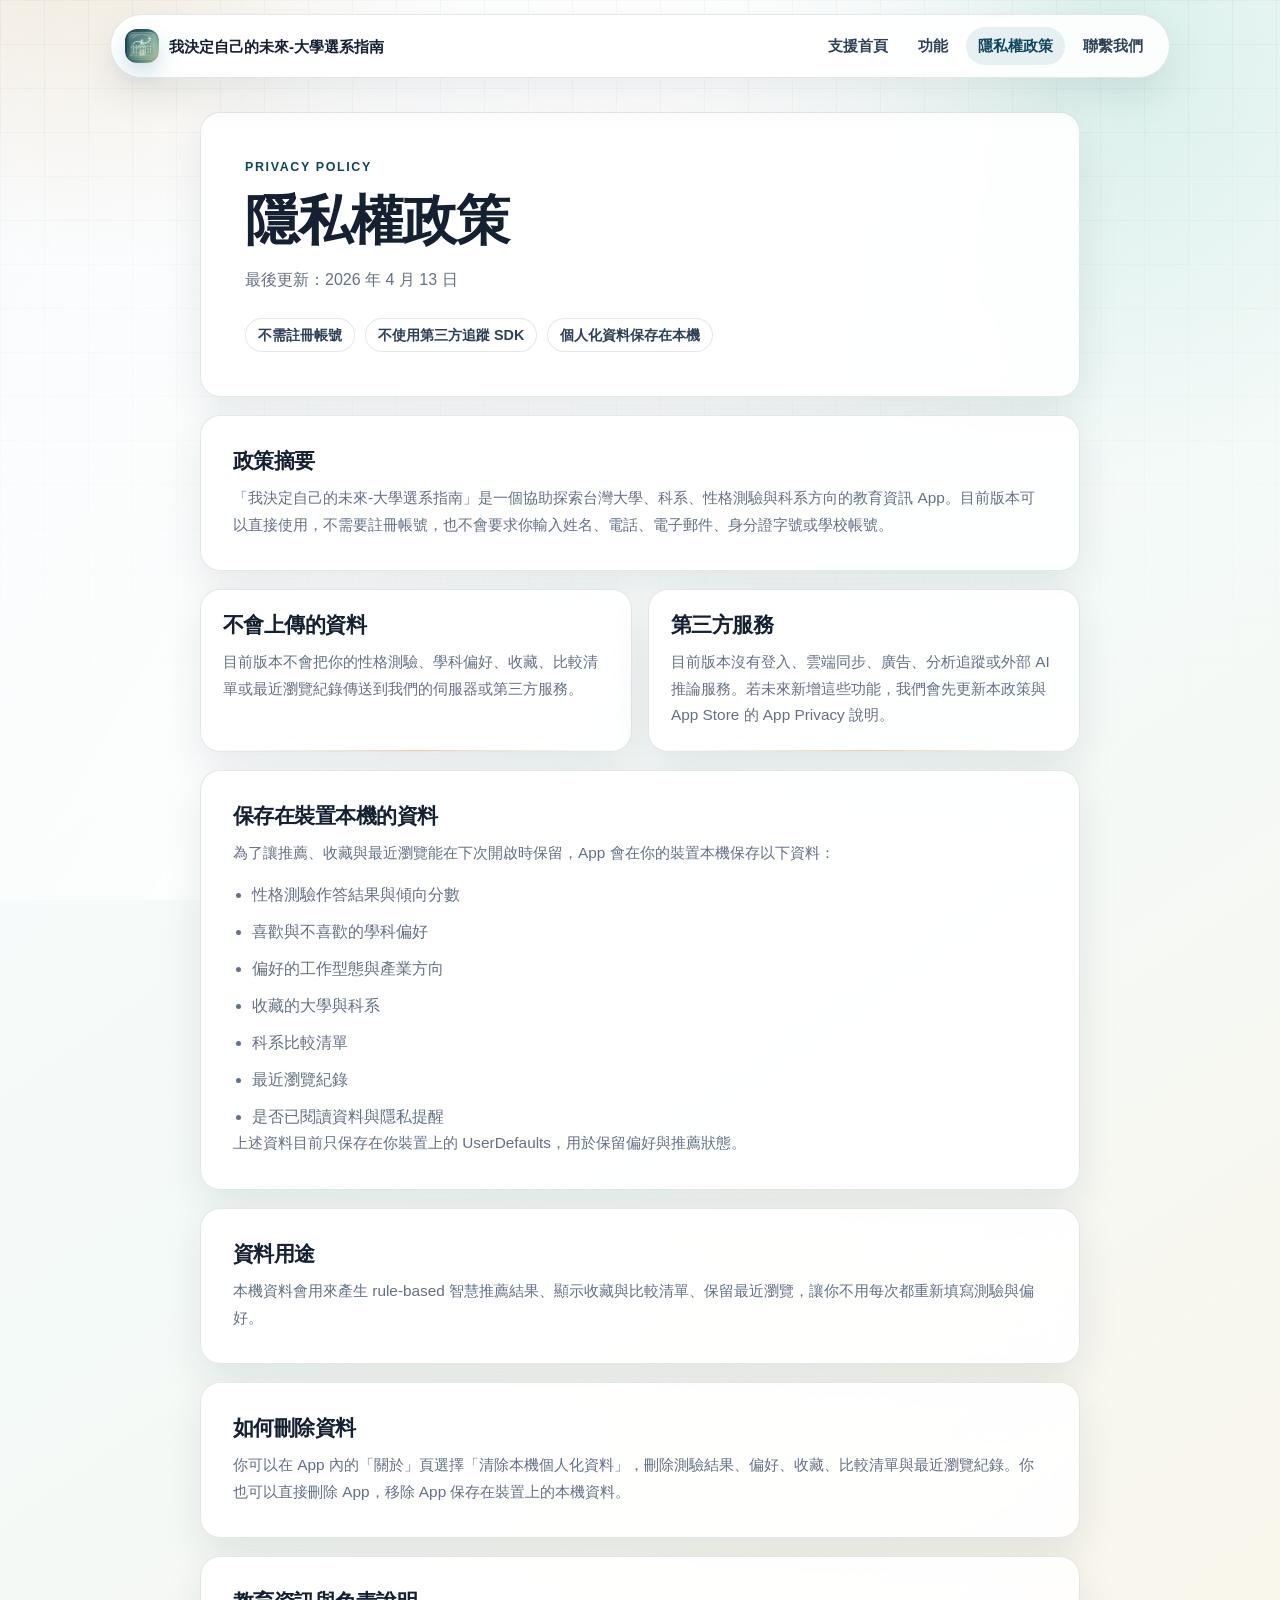
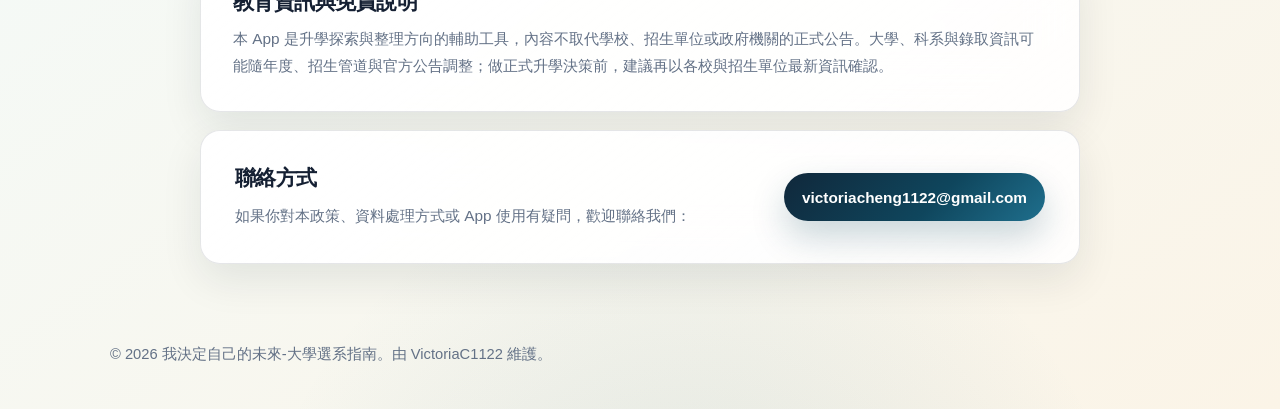
==== commit da5a188c: "Elevate support site product experience" ====
--- a/privacy.html
+++ b/privacy.html
@@ -5,6 +5,9 @@
   <meta name="viewport" content="width=device-width, initial-scale=1">
   <title>隱私權政策｜我決定自己的未來-大學選系指南</title>
   <meta name="description" content="我決定自己的未來-大學選系指南的隱私權政策，說明 App 不需註冊、不使用第三方追蹤 SDK，個人化資料僅保存在使用者裝置本機。">
+  <meta name="theme-color" content="#f4faf8">
+  <meta property="og:title" content="隱私權政策｜我決定自己的未來-大學選系指南">
+  <meta property="og:description" content="不需註冊、不使用第三方追蹤 SDK，測驗與偏好目前保存在使用者裝置本機。">
   <meta property="og:image" content="https://victoriac1122.github.io/future-major-guide-support-site/assets/app-icon-512.png">
   <link rel="icon" type="image/png" sizes="32x32" href="assets/favicon-32.png">
   <link rel="apple-touch-icon" href="assets/apple-touch-icon.png">
@@ -21,6 +24,7 @@
       </a>
       <div class="nav-links">
         <a href="./">支援首頁</a>
+        <a href="./#features">功能</a>
         <a href="privacy.html" aria-current="page">隱私權政策</a>
         <a href="mailto:victoriacheng1122@gmail.com">聯繫我們</a>
       </div>
--- a/styles.css
+++ b/styles.css
@@ -160,12 +160,20 @@
   color: var(--ink-soft);
   font-weight: 680;
   text-decoration: none;
+  transition:
+    background-color 160ms ease,
+    color 160ms ease,
+    transform 160ms ease;
 }
 
 .nav-links a:hover,
 .nav-links a[aria-current="page"] {
   background: rgba(31, 111, 141, 0.1);
   color: var(--blue-deep);
+}
+
+.nav-links a:hover {
+  transform: translateY(-1px);
 }
 
 .section {
@@ -463,6 +471,10 @@
   line-height: 1.25;
   text-align: center;
   text-decoration: none;
+  transition:
+    box-shadow 160ms ease,
+    transform 160ms ease,
+    background-color 160ms ease;
 }
 
 .button.primary {
@@ -486,6 +498,14 @@
 .button.tertiary {
   border: 1px solid transparent;
   color: var(--blue-deep);
+}
+
+.button:not(.is-disabled):hover {
+  transform: translateY(-1px);
+}
+
+.button:not(.is-disabled):active {
+  transform: translateY(0);
 }
 
 .hero-note {
@@ -520,10 +540,159 @@
   backdrop-filter: none;
 }
 
+.journey {
+  display: grid;
+  grid-template-columns: minmax(0, 0.84fr) minmax(0, 1.16fr);
+  gap: clamp(20px, 3vw, 34px);
+  align-items: start;
+  padding: clamp(22px, 3.6vw, 38px);
+}
+
+.journey-steps {
+  display: grid;
+  gap: 12px;
+}
+
+.journey-steps article {
+  position: relative;
+  min-height: 118px;
+  padding: 18px 18px 18px 62px;
+  border: 1px solid rgba(21, 32, 51, 0.09);
+  border-radius: 22px;
+  background:
+    linear-gradient(145deg, rgba(255, 255, 255, 0.88), rgba(255, 255, 255, 0.54)),
+    rgba(255, 255, 255, 0.66);
+}
+
+.journey-steps article::before {
+  position: absolute;
+  top: 18px;
+  bottom: -13px;
+  left: 30px;
+  width: 1px;
+  content: "";
+  background: linear-gradient(to bottom, rgba(31, 111, 141, 0.26), transparent);
+}
+
+.journey-steps article:last-child::before {
+  display: none;
+}
+
+.journey-steps span {
+  position: absolute;
+  top: 18px;
+  left: 16px;
+  display: grid;
+  width: 30px;
+  height: 30px;
+  place-items: center;
+  border-radius: 999px;
+  background: linear-gradient(135deg, rgba(15, 70, 93, 0.96), rgba(31, 111, 141, 0.86));
+  color: #fff;
+  font-size: 0.72rem;
+  font-weight: 850;
+  box-shadow: 0 10px 22px rgba(15, 70, 93, 0.22);
+}
+
+.journey-steps h3,
+.journey-steps p {
+  position: relative;
+}
+
+.journey-steps p {
+  margin-top: 8px;
+  color: var(--muted);
+  font-size: 0.94rem;
+  line-height: 1.68;
+}
+
+.feature-showcase {
+  display: grid;
+  grid-template-columns: minmax(260px, 0.74fr) minmax(0, 1.26fr);
+  gap: clamp(20px, 3vw, 34px);
+  align-items: stretch;
+  padding: clamp(22px, 3.6vw, 38px);
+}
+
+.feature-copy {
+  display: flex;
+  min-height: 100%;
+  flex-direction: column;
+  justify-content: center;
+}
+
+.feature-copy p:not(.eyebrow) {
+  margin-top: 14px;
+  color: var(--muted);
+  font-size: 0.98rem;
+  line-height: 1.72;
+}
+
+.feature-grid {
+  display: grid;
+  grid-template-columns: repeat(2, minmax(0, 1fr));
+  gap: 12px;
+}
+
+.feature-card {
+  position: relative;
+  overflow: hidden;
+  min-height: 170px;
+  padding: 20px;
+  border: 1px solid rgba(21, 32, 51, 0.09);
+  border-radius: 24px;
+  background:
+    radial-gradient(circle at 85% 14%, rgba(153, 216, 201, 0.22), transparent 8rem),
+    linear-gradient(145deg, rgba(255, 255, 255, 0.88), rgba(255, 255, 255, 0.55));
+}
+
+.feature-card.large {
+  grid-row: span 2;
+  min-height: 100%;
+  background:
+    radial-gradient(circle at 20% 8%, rgba(209, 173, 105, 0.24), transparent 9rem),
+    radial-gradient(circle at 100% 0%, rgba(31, 111, 141, 0.2), transparent 11rem),
+    linear-gradient(145deg, rgba(255, 255, 255, 0.9), rgba(255, 255, 255, 0.48));
+}
+
+.feature-card::after {
+  position: absolute;
+  right: -44px;
+  bottom: -54px;
+  width: 132px;
+  height: 132px;
+  content: "";
+  border-radius: 999px;
+  background: rgba(31, 111, 141, 0.07);
+}
+
+.feature-icon {
+  display: grid;
+  width: 42px;
+  height: 42px;
+  margin-bottom: 20px;
+  place-items: center;
+  border-radius: 16px;
+  background: rgba(15, 70, 93, 0.08);
+  color: var(--blue-ink);
+  font-size: 1.15rem;
+  font-weight: 850;
+}
+
+.feature-card p {
+  margin-top: 10px;
+  color: var(--muted);
+  font-size: 0.94rem;
+  line-height: 1.68;
+}
+
 .card {
   position: relative;
   overflow: hidden;
   padding: 22px;
+  transition:
+    box-shadow 180ms ease,
+    transform 180ms ease;
 }
 
 .card::after {
@@ -532,6 +701,14 @@
   height: 1px;
   content: "";
   background: linear-gradient(90deg, transparent, rgba(209, 173, 105, 0.55), transparent);
+}
+
+.card:hover,
+.faq-item:hover,
+.feature-card:hover,
+.journey-steps article:hover {
+  transform: translateY(-2px);
+  box-shadow: 0 20px 48px rgba(10, 35, 49, 0.11);
 }
 
 .card-label {
@@ -589,6 +766,42 @@
   opacity: 0.84;
 }
 
+.reassurance {
+  display: grid;
+  grid-template-columns: minmax(0, 0.78fr) minmax(0, 1.22fr);
+  gap: clamp(20px, 3vw, 34px);
+  align-items: start;
+  padding: clamp(22px, 3.6vw, 38px);
+}
+
+.reassurance-list {
+  display: grid;
+  gap: 12px;
+}
+
+.reassurance-list article {
+  display: grid;
+  grid-template-columns: 150px minmax(0, 1fr);
+  gap: 16px;
+  align-items: start;
+  padding: 16px;
+  border: 1px solid rgba(21, 32, 51, 0.09);
+  border-radius: 20px;
+  background: rgba(255, 255, 255, 0.62);
+}
+
+.reassurance-list strong {
+  color: var(--blue-ink);
+  font-size: 0.96rem;
+  font-weight: 830;
+}
+
+.reassurance-list span {
+  color: var(--muted);
+  font-size: 0.94rem;
+  line-height: 1.64;
+}
+
 .faq {
   padding: clamp(22px, 3.4vw, 34px);
 }
@@ -613,6 +826,9 @@
 
 .faq-item {
   padding: 18px;
+  transition:
+    box-shadow 180ms ease,
+    transform 180ms ease;
 }
 
 .policy-main {
@@ -662,9 +878,30 @@
 }
 
 .footer {
+  display: flex;
+  align-items: flex-start;
+  justify-content: space-between;
+  gap: 20px;
   padding: 26px 0 42px;
   color: var(--muted);
   font-size: 0.92rem;
+}
+
+.footer strong {
+  display: block;
+  margin-bottom: 4px;
+  color: var(--ink-soft);
+  font-size: 0.95rem;
+}
+
+.footer p {
+  max-width: 660px;
+}
+
+.footer a {
+  flex: 0 0 auto;
+  font-weight: 720;
+  text-decoration: none;
 }
 
 @media (max-width: 900px) {
@@ -700,6 +937,9 @@
   }
 
   .hero,
+  .journey,
+  .feature-showcase,
+  .reassurance,
   .cards,
   .policy-grid,
   .info-band,
@@ -715,6 +955,20 @@
 
   .contact-card .button {
     width: fit-content;
+  }
+
+  .feature-grid {
+    grid-template-columns: 1fr;
+  }
+
+  .feature-card.large {
+    grid-row: auto;
+    min-height: 190px;
+  }
+
+  .reassurance-list article {
+    grid-template-columns: 1fr;
+    gap: 6px;
   }
 }
 
@@ -794,6 +1048,10 @@
     white-space: nowrap;
   }
 
+  .nav-links a:hover {
+    transform: none;
+  }
+
   .hero,
   .policy-hero {
     padding: 22px 17px;
@@ -856,6 +1114,9 @@
   }
 
   .card,
+  .journey,
+  .feature-showcase,
+  .reassurance,
   .faq,
   .faq-item,
   .policy-section,
@@ -865,6 +1126,38 @@
     padding: 16px;
   }
 
+  .journey-steps article {
+    min-height: auto;
+    padding: 16px 16px 16px 58px;
+    border-radius: 18px;
+  }
+
+  .journey-steps article::before {
+    left: 29px;
+  }
+
+  .journey-steps span {
+    top: 16px;
+    left: 15px;
+  }
+
+  .feature-grid {
+    gap: 10px;
+  }
+
+  .feature-card {
+    min-height: auto;
+    padding: 17px;
+    border-radius: 18px;
+  }
+
+  .feature-icon {
+    width: 38px;
+    height: 38px;
+    margin-bottom: 14px;
+    border-radius: 14px;
+  }
+
   .section {
     margin-top: 14px;
   }
@@ -945,6 +1238,10 @@
   }
 
   .card p,
+  .journey-steps p,
+  .feature-card p,
+  .feature-copy p:not(.eyebrow),
+  .reassurance-list span,
   .faq-item p,
   .policy-section p,
   .contact-card p,
@@ -955,21 +1252,41 @@
     line-height: 1.68;
   }
 
+  .reassurance-list article {
+    padding: 14px;
+    border-radius: 17px;
+  }
+
   .summary-pills span {
     width: 100%;
     justify-content: center;
   }
 
   .footer {
+    flex-direction: column;
+    gap: 10px;
     padding: 22px 0 calc(32px + env(safe-area-inset-bottom));
     font-size: 0.82rem;
     line-height: 1.55;
   }
+
+  .footer a {
+    width: 100%;
+    overflow-wrap: anywhere;
+  }
 }
 
 @media (prefers-reduced-motion: reduce) {
   html {
     scroll-behavior: auto;
+  }
+
+  *,
+  *::before,
+  *::after {
+    transition-duration: 0.01ms !important;
+    animation-duration: 0.01ms !important;
+    animation-iteration-count: 1 !important;
   }
 
   .app-icon-stage::after {
@@ -987,6 +1304,9 @@
   .hero,
   .policy-hero,
   .card,
+  .journey,
+  .feature-showcase,
+  .reassurance,
   .faq,
   .faq-item,
   .policy-section,
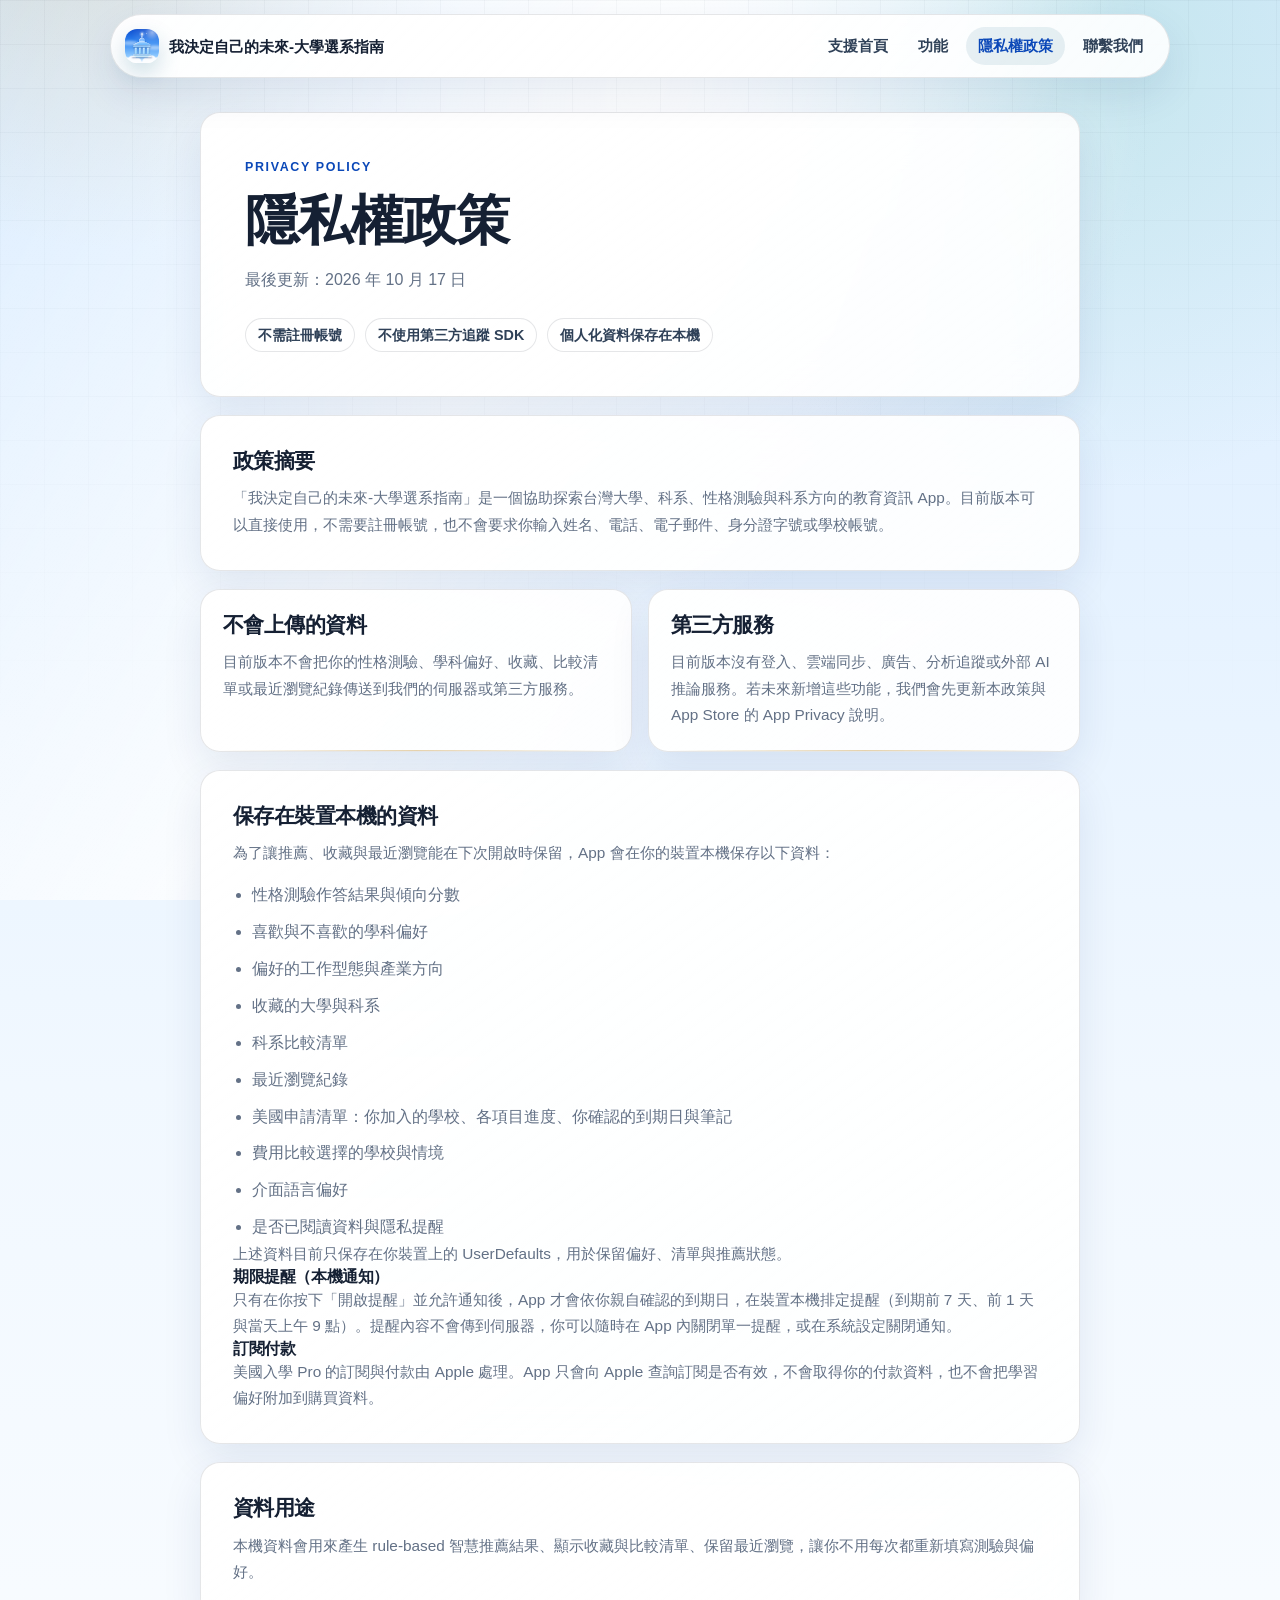
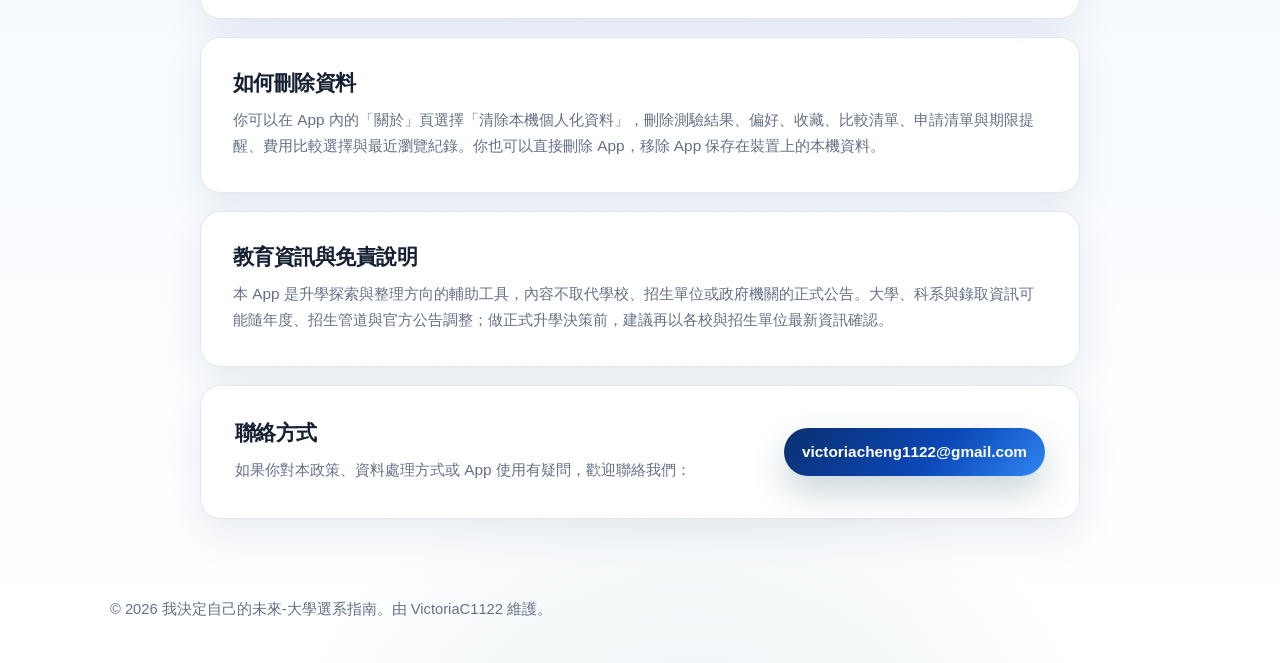
==== commit 891dfd0a: "Update support site for 1.0.2 and add App Store screenshots - Refresh copy, Liquid Glass school icon" ====
--- a/privacy.html
+++ b/privacy.html
@@ -5,13 +5,13 @@
   <meta name="viewport" content="width=device-width, initial-scale=1">
   <title>隱私權政策｜我決定自己的未來-大學選系指南</title>
   <meta name="description" content="我決定自己的未來-大學選系指南的隱私權政策，說明 App 不需註冊、不使用第三方追蹤 SDK，個人化資料僅保存在使用者裝置本機。">
-  <meta name="theme-color" content="#f4faf8">
+  <meta name="theme-color" content="#d9ecff">
   <meta property="og:title" content="隱私權政策｜我決定自己的未來-大學選系指南">
   <meta property="og:description" content="不需註冊、不使用第三方追蹤 SDK，測驗與偏好目前保存在使用者裝置本機。">
   <meta property="og:image" content="https://victoriac1122.github.io/future-major-guide-support-site/assets/app-icon-512.png">
   <link rel="icon" type="image/png" sizes="32x32" href="assets/favicon-32.png">
   <link rel="apple-touch-icon" href="assets/apple-touch-icon.png">
-  <link rel="stylesheet" href="styles.css?v=20260417-premium-entry">
+  <link rel="stylesheet" href="styles.css?v=20261017-sky">
 </head>
 <body>
   <a class="skip-link" href="#main">跳到主要內容</a>
@@ -35,7 +35,7 @@
     <section class="policy-hero section" aria-labelledby="privacy-title">
       <p class="eyebrow">Privacy Policy</p>
       <h1 id="privacy-title">隱私權政策</h1>
-      <p class="lead">最後更新：2026 年 4 月 13 日</p>
+      <p class="lead">最後更新：2026 年 10 月 17 日</p>
       <div class="summary-pills" aria-label="隱私摘要">
         <span>不需註冊帳號</span>
         <span>不使用第三方追蹤 SDK</span>
@@ -70,9 +70,16 @@
         <li>收藏的大學與科系</li>
         <li>科系比較清單</li>
         <li>最近瀏覽紀錄</li>
+        <li>美國申請清單：你加入的學校、各項目進度、你確認的到期日與筆記</li>
+        <li>費用比較選擇的學校與情境</li>
+        <li>介面語言偏好</li>
         <li>是否已閱讀資料與隱私提醒</li>
       </ul>
-      <p>上述資料目前只保存在你裝置上的 UserDefaults，用於保留偏好與推薦狀態。</p>
+      <p>上述資料目前只保存在你裝置上的 UserDefaults，用於保留偏好、清單與推薦狀態。</p>
+      <h3>期限提醒（本機通知）</h3>
+      <p>只有在你按下「開啟提醒」並允許通知後，App 才會依你親自確認的到期日，在裝置本機排定提醒（到期前 7 天、前 1 天與當天上午 9 點）。提醒內容不會傳到伺服器，你可以隨時在 App 內關閉單一提醒，或在系統設定關閉通知。</p>
+      <h3>訂閱付款</h3>
+      <p>美國入學 Pro 的訂閱與付款由 Apple 處理。App 只會向 Apple 查詢訂閱是否有效，不會取得你的付款資料，也不會把學習偏好附加到購買資料。</p>
     </section>
 
     <section class="section policy-section" aria-labelledby="purpose-title">
@@ -82,7 +89,7 @@
 
     <section class="section policy-section" aria-labelledby="delete-title">
       <h2 id="delete-title">如何刪除資料</h2>
-      <p>你可以在 App 內的「關於」頁選擇「清除本機個人化資料」，刪除測驗結果、偏好、收藏、比較清單與最近瀏覽紀錄。你也可以直接刪除 App，移除 App 保存在裝置上的本機資料。</p>
+      <p>你可以在 App 內的「關於」頁選擇「清除本機個人化資料」，刪除測驗結果、偏好、收藏、比較清單、申請清單與期限提醒、費用比較選擇與最近瀏覽紀錄。你也可以直接刪除 App，移除 App 保存在裝置上的本機資料。</p>
     </section>
 
     <section class="section policy-section" aria-labelledby="education-title">
--- a/styles.css
+++ b/styles.css
@@ -6,14 +6,14 @@
   --paper: rgba(255, 255, 255, 0.78);
   --paper-strong: #ffffff;
   --line: rgba(21, 32, 51, 0.11);
-  --blue: #1f6f8d;
-  --blue-deep: #0f465d;
-  --blue-ink: #0b3443;
-  --mint: #99d8c9;
-  --gold: #d1ad69;
-  --cream: #f7f0df;
-  --shadow: 0 30px 90px rgba(10, 35, 49, 0.13);
-  --shadow-soft: 0 16px 42px rgba(10, 35, 49, 0.09);
+  --blue: #1466de;
+  --blue-deep: #0b48b8;
+  --blue-ink: #0a2f6e;
+  --mint: #9fd0ff;
+  --gold: #7cc0ff;
+  --cream: #eaf5ff;
+  --shadow: 0 30px 90px rgba(8, 40, 110, 0.13);
+  --shadow-soft: 0 16px 42px rgba(8, 40, 110, 0.09);
   --radius-xl: 34px;
   --radius-lg: 28px;
   --radius-md: 20px;
@@ -39,7 +39,7 @@
     radial-gradient(circle at 8% -6%, rgba(209, 173, 105, 0.28), transparent 24rem),
     radial-gradient(circle at 84% 2%, rgba(153, 216, 201, 0.34), transparent 28rem),
     radial-gradient(circle at 54% 110%, rgba(31, 111, 141, 0.12), transparent 28rem),
-    linear-gradient(145deg, #fbfcff 0%, #f4faf8 48%, #fbf4e7 100%);
+    linear-gradient(180deg, #d9ecff 0%, #f1f8ff 48%, #ffffff 100%);
   font-size: 1rem;
   line-height: 1.68;
   overflow-x: hidden;
@@ -269,7 +269,7 @@
   width: 8px;
   height: 8px;
   border-radius: 999px;
-  background: #5ac8a8;
+  background: #4aa3ff;
   box-shadow: 0 0 0 5px rgba(90, 200, 168, 0.16);
 }
 
@@ -478,7 +478,7 @@
 }
 
 .button.primary {
-  background: linear-gradient(135deg, #10283b, #0f465d 58%, #1f6f8d);
+  background: linear-gradient(135deg, #0a2f6e, #0b48b8 58%, #2f86f2);
   color: #fff;
   box-shadow: 0 16px 34px rgba(15, 70, 93, 0.22);
 }
@@ -708,7 +708,7 @@
 .feature-card:hover,
 .journey-steps article:hover {
   transform: translateY(-2px);
-  box-shadow: 0 20px 48px rgba(10, 35, 49, 0.11);
+  box-shadow: 0 20px 48px rgba(8, 40, 110, 0.11);
 }
 
 .card-label {
@@ -986,7 +986,7 @@
     background:
       radial-gradient(circle at 0% 0%, rgba(209, 173, 105, 0.18), transparent 16rem),
       radial-gradient(circle at 100% 0%, rgba(153, 216, 201, 0.24), transparent 18rem),
-      linear-gradient(145deg, #fbfcff 0%, #f5fbfb 58%, #fbf5e9 100%);
+      linear-gradient(180deg, #d9ecff 0%, #f1f8ff 58%, #ffffff 100%);
     line-height: 1.62;
   }
 
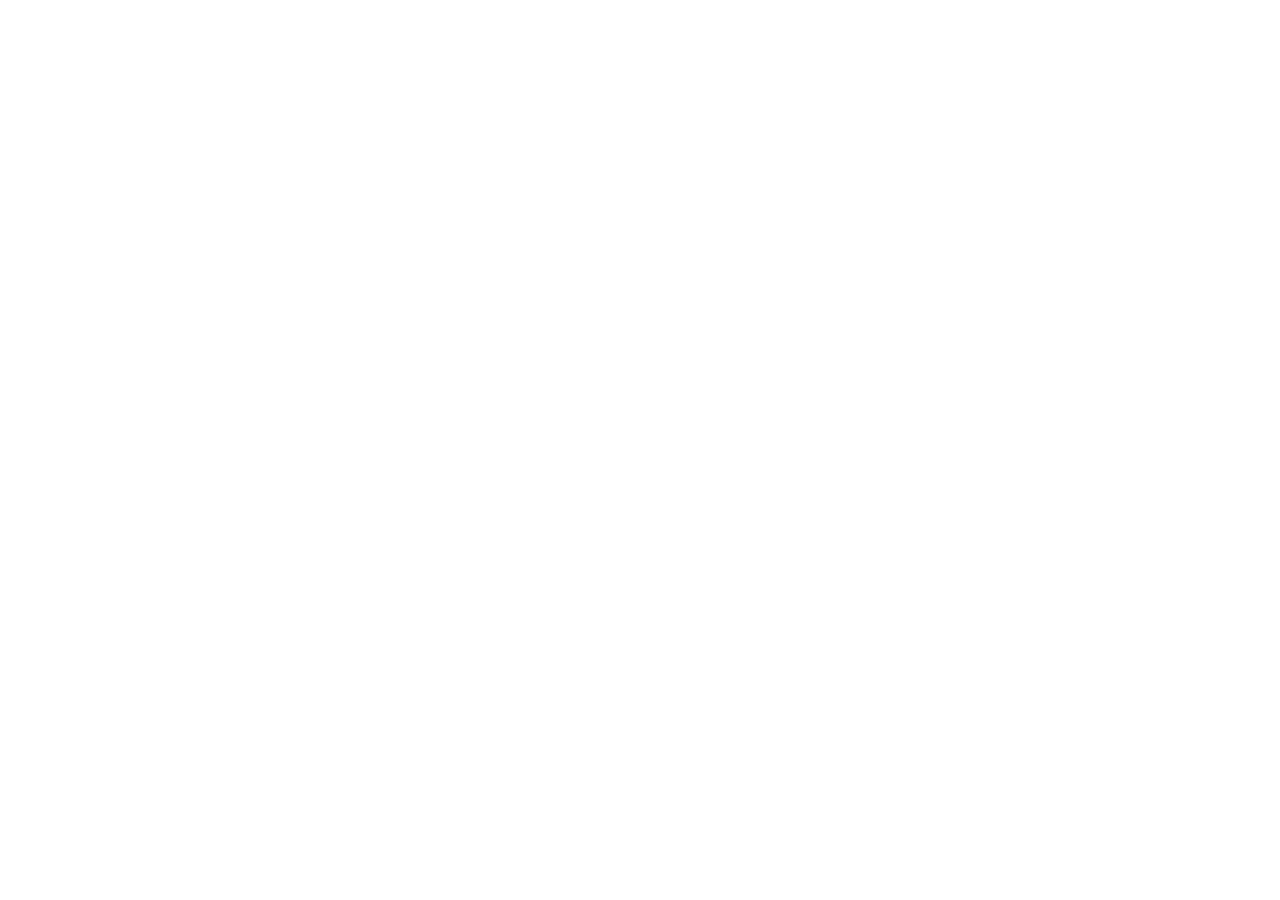
==== commit 82cd8bb0: "Redirect this site to the FireSparkle.Studio website Privacy, support and copyright information for " ====
--- a/privacy.html
+++ b/privacy.html
@@ -1,113 +1,58 @@
 <!doctype html>
-<html lang="zh-Hant-TW">
+<html lang="zh-Hant">
 <head>
-  <meta charset="utf-8">
-  <meta name="viewport" content="width=device-width, initial-scale=1">
-  <title>隱私權政策｜我決定自己的未來-大學選系指南</title>
-  <meta name="description" content="我決定自己的未來-大學選系指南的隱私權政策，說明 App 不需註冊、不使用第三方追蹤 SDK，個人化資料僅保存在使用者裝置本機。">
-  <meta name="theme-color" content="#d9ecff">
-  <meta property="og:title" content="隱私權政策｜我決定自己的未來-大學選系指南">
-  <meta property="og:description" content="不需註冊、不使用第三方追蹤 SDK，測驗與偏好目前保存在使用者裝置本機。">
-  <meta property="og:image" content="https://victoriac1122.github.io/future-major-guide-support-site/assets/app-icon-512.png">
-  <link rel="icon" type="image/png" sizes="32x32" href="assets/favicon-32.png">
-  <link rel="apple-touch-icon" href="assets/apple-touch-icon.png">
-  <link rel="stylesheet" href="styles.css?v=20261017-sky">
+<meta charset="utf-8">
+<meta name="viewport" content="width=device-width, initial-scale=1, viewport-fit=cover">
+<title>我決定自己的未來-大學選系指南｜已搬到花火工作室官網</title>
+<meta name="description" content="《我決定自己的未來-大學選系指南》的隱私權政策、支援與聯絡資訊已搬到花火工作室 FireSparkle.Studio 官網。">
+<meta name="robots" content="noindex, follow">
+<link rel="canonical" href="https://firesparkle.com/app/future-major-guide/privacy/">
+<script>(function(){var b='https://firesparkle.com/app/future-major-guide/',k='privacy',r={},s=(location.search+location.hash).toLowerCase(),m=location.search.match(/[?&]lang=([A-Za-z-]+)/),l=m?m[1]:'',x={'pt-BR':'pt','zh-Hant':''};if(/copyright/.test(s))k='copyright';else if(/privacy/.test(s))k='privacy';else if(/support|contact/.test(s))k='support';else if(/terms/.test(s))k='terms';if(r[k])k=r[k];if(l in x)l=x[l];var u=k==='terms'?'https://www.apple.com/legal/internet-services/itunes/dev/stdeula/':b+(k==='privacy'?'privacy/':'support/')+(l?'?lang='+encodeURIComponent(l):'')+(k==='copyright'?'#copyright':'');window.__fsTarget=u;location.replace(u);})();</script>
+<meta http-equiv="refresh" content="0; url=https://firesparkle.com/app/future-major-guide/privacy/">
+<meta name="color-scheme" content="light dark">
+<meta name="theme-color" media="(prefers-color-scheme: light)" content="#f7f5f0">
+<meta name="theme-color" media="(prefers-color-scheme: dark)" content="#17161b">
+<link rel="icon" href="https://firesparkle.com/assets/brand/firesparkle-mark-112.png">
+<style>
+:root{--bg:#f7f5f0;--surface:#fffdf9;--ink:#1b1a1f;--ink-soft:#3f3d45;--muted:#726f78;--line:rgba(27,26,31,.12);--line-strong:rgba(27,26,31,.26);--accent:#9a7d49;--app:#1469de;color-scheme:light}
+@media (prefers-color-scheme:dark){:root{--bg:#17161b;--surface:#1f1e24;--ink:#f1ede6;--ink-soft:#d8d4cc;--muted:#9b968f;--line:rgba(241,237,230,.12);--line-strong:rgba(241,237,230,.26);--accent:#c3a66f;--app:#99ccff;color-scheme:dark}}
+*{box-sizing:border-box}
+body{margin:0;min-height:100vh;display:grid;place-items:center;padding:32px 16px;background:var(--bg);color:var(--ink-soft);font-family:"Times New Roman",Tinos,Times,"Noto Serif TC","Songti TC",PMingLiU,serif;font-size:17px;line-height:1.8;letter-spacing:.01em;-webkit-font-smoothing:antialiased}
+main{width:100%;max-width:560px;background:var(--surface);border:1px solid var(--line);border-radius:6px;padding:34px 30px 24px;box-shadow:0 2px 4px rgba(27,26,31,.04),0 24px 48px -28px rgba(27,26,31,.28);position:relative}
+main::before{content:"";position:absolute;left:30px;top:-1px;width:72px;height:2px;background:var(--app)}
+a{color:inherit}
+.brand{display:inline-flex;align-items:center;gap:10px;color:var(--ink);text-decoration:none;font-size:15px;letter-spacing:.04em}
+.brand img{width:28px;height:28px}
+.brand b{font-weight:600}
+.app{display:flex;align-items:center;gap:16px;margin:26px 0 22px}
+.app img{width:64px;height:64px;flex:none;border-radius:22.37%;box-shadow:0 6px 16px -10px rgba(27,26,31,.35),inset 0 0 0 1px rgba(255,255,255,.18)}
+.eyebrow{display:flex;align-items:center;gap:10px;margin:0;font-size:12px;letter-spacing:.2em;text-transform:uppercase;color:var(--muted)}
+.eyebrow::before{content:"";width:22px;height:1px;background:var(--app);flex:none}
+.app strong{display:block;margin-top:4px;color:var(--ink);font-size:19px;font-weight:600;line-height:1.4}
+h1{margin:0 0 10px;color:var(--ink);font-size:clamp(23px,5vw,29px);font-weight:600;line-height:1.35}
+p{margin:0 0 10px}
+.en{color:var(--muted);font-size:15px;line-height:1.6}
+.button{display:inline-flex;align-items:center;gap:10px;min-height:46px;margin:16px 0 18px;padding:10px 22px;border:1px solid var(--ink);border-radius:3px;background:var(--ink);color:var(--bg);text-decoration:none;font-size:15px;letter-spacing:.03em}
+.button:hover{background:transparent;color:var(--ink)}
+.links{display:flex;flex-wrap:wrap;gap:6px 20px;font-size:15px}
+.links a{color:var(--ink);text-decoration:underline;text-underline-offset:5px;text-decoration-color:var(--line-strong)}
+.links a:hover{text-decoration-color:var(--app)}
+.mail{font-family:"Times New Roman",Tinos,Times,serif;direction:ltr}
+footer{display:flex;flex-wrap:wrap;justify-content:space-between;gap:6px;margin-top:22px;padding-top:16px;border-top:1px solid var(--line);font-size:13px;color:var(--muted);letter-spacing:.04em}
+:focus-visible{outline:2px solid var(--accent);outline-offset:4px}
+</style>
 </head>
 <body>
-  <a class="skip-link" href="#main">跳到主要內容</a>
-
-  <header class="site-header">
-    <nav class="nav" aria-label="主要導覽">
-      <a class="brand" href="./" aria-label="我決定自己的未來-大學選系指南支援首頁">
-        <img class="brand-icon" src="assets/app-icon-512.png" width="34" height="34" alt="" aria-hidden="true">
-        <span>我決定自己的未來-大學選系指南</span>
-      </a>
-      <div class="nav-links">
-        <a href="./">支援首頁</a>
-        <a href="./#features">功能</a>
-        <a href="privacy.html" aria-current="page">隱私權政策</a>
-        <a href="mailto:victoriacheng1122@gmail.com">聯繫我們</a>
-      </div>
-    </nav>
-  </header>
-
-  <main id="main" class="policy-main">
-    <section class="policy-hero section" aria-labelledby="privacy-title">
-      <p class="eyebrow">Privacy Policy</p>
-      <h1 id="privacy-title">隱私權政策</h1>
-      <p class="lead">最後更新：2026 年 10 月 17 日</p>
-      <div class="summary-pills" aria-label="隱私摘要">
-        <span>不需註冊帳號</span>
-        <span>不使用第三方追蹤 SDK</span>
-        <span>個人化資料保存在本機</span>
-      </div>
-    </section>
-
-    <section class="section policy-section" aria-labelledby="summary-title">
-      <h2 id="summary-title">政策摘要</h2>
-      <p>「我決定自己的未來-大學選系指南」是一個協助探索台灣大學、科系、性格測驗與科系方向的教育資訊 App。目前版本可以直接使用，不需要註冊帳號，也不會要求你輸入姓名、電話、電子郵件、身分證字號或學校帳號。</p>
-    </section>
-
-    <section class="section policy-grid" aria-label="隱私重點">
-      <article class="card">
-        <h2>不會上傳的資料</h2>
-        <p>目前版本不會把你的性格測驗、學科偏好、收藏、比較清單或最近瀏覽紀錄傳送到我們的伺服器或第三方服務。</p>
-      </article>
-
-      <article class="card">
-        <h2>第三方服務</h2>
-        <p>目前版本沒有登入、雲端同步、廣告、分析追蹤或外部 AI 推論服務。若未來新增這些功能，我們會先更新本政策與 App Store 的 App Privacy 說明。</p>
-      </article>
-    </section>
-
-    <section class="section policy-section" aria-labelledby="local-data-title">
-      <h2 id="local-data-title">保存在裝置本機的資料</h2>
-      <p>為了讓推薦、收藏與最近瀏覽能在下次開啟時保留，App 會在你的裝置本機保存以下資料：</p>
-      <ul>
-        <li>性格測驗作答結果與傾向分數</li>
-        <li>喜歡與不喜歡的學科偏好</li>
-        <li>偏好的工作型態與產業方向</li>
-        <li>收藏的大學與科系</li>
-        <li>科系比較清單</li>
-        <li>最近瀏覽紀錄</li>
-        <li>美國申請清單：你加入的學校、各項目進度、你確認的到期日與筆記</li>
-        <li>費用比較選擇的學校與情境</li>
-        <li>介面語言偏好</li>
-        <li>是否已閱讀資料與隱私提醒</li>
-      </ul>
-      <p>上述資料目前只保存在你裝置上的 UserDefaults，用於保留偏好、清單與推薦狀態。</p>
-      <h3>期限提醒（本機通知）</h3>
-      <p>只有在你按下「開啟提醒」並允許通知後，App 才會依你親自確認的到期日，在裝置本機排定提醒（到期前 7 天、前 1 天與當天上午 9 點）。提醒內容不會傳到伺服器，你可以隨時在 App 內關閉單一提醒，或在系統設定關閉通知。</p>
-      <h3>訂閱付款</h3>
-      <p>美國入學 Pro 的訂閱與付款由 Apple 處理。App 只會向 Apple 查詢訂閱是否有效，不會取得你的付款資料，也不會把學習偏好附加到購買資料。</p>
-    </section>
-
-    <section class="section policy-section" aria-labelledby="purpose-title">
-      <h2 id="purpose-title">資料用途</h2>
-      <p>本機資料會用來產生 rule-based 智慧推薦結果、顯示收藏與比較清單、保留最近瀏覽，讓你不用每次都重新填寫測驗與偏好。</p>
-    </section>
-
-    <section class="section policy-section" aria-labelledby="delete-title">
-      <h2 id="delete-title">如何刪除資料</h2>
-      <p>你可以在 App 內的「關於」頁選擇「清除本機個人化資料」，刪除測驗結果、偏好、收藏、比較清單、申請清單與期限提醒、費用比較選擇與最近瀏覽紀錄。你也可以直接刪除 App，移除 App 保存在裝置上的本機資料。</p>
-    </section>
-
-    <section class="section policy-section" aria-labelledby="education-title">
-      <h2 id="education-title">教育資訊與免責說明</h2>
-      <p>本 App 是升學探索與整理方向的輔助工具，內容不取代學校、招生單位或政府機關的正式公告。大學、科系與錄取資訊可能隨年度、招生管道與官方公告調整；做正式升學決策前，建議再以各校與招生單位最新資訊確認。</p>
-    </section>
-
-    <section class="section contact-card" aria-labelledby="privacy-contact-title">
-      <div>
-        <h2 id="privacy-contact-title">聯絡方式</h2>
-        <p>如果你對本政策、資料處理方式或 App 使用有疑問，歡迎聯絡我們：</p>
-      </div>
-      <a class="button primary" href="mailto:victoriacheng1122@gmail.com">victoriacheng1122@gmail.com</a>
-    </section>
-  </main>
-
-  <footer class="footer">
-    <p>© 2026 我決定自己的未來-大學選系指南。由 VictoriaC1122 維護。</p>
-  </footer>
+<main>
+<a class="brand" href="https://firesparkle.com/"><img src="https://firesparkle.com/assets/brand/firesparkle-mark-112.png" alt="" width="28" height="28"><span><b>花火工作室</b> FireSparkle.Studio</span></a>
+<div class="app"><img src="https://firesparkle.com/assets/apps/6824004640.jpg" alt="" width="64" height="64"><div><p class="eyebrow" lang="en">Future Major Guide</p><strong>我決定自己的未來-大學選系指南</strong></div></div>
+<h1>這個頁面已搬到花火工作室官網</h1>
+<p>《我決定自己的未來-大學選系指南》的隱私權政策、支援與聯絡資訊，現在都在花火工作室 FireSparkle.Studio 官網。正在為你開啟新頁面。</p>
+<p class="en" lang="en">This page has moved to the FireSparkle.Studio website. Opening the new page now.</p>
+<a class="button" id="continue" href="https://firesparkle.com/app/future-major-guide/privacy/">前往新頁面 Continue <span aria-hidden="true">→</span></a>
+<nav class="links" aria-label="我決定自己的未來-大學選系指南"><a href="https://firesparkle.com/app/future-major-guide/privacy/">隱私權政策 Privacy</a><a href="https://firesparkle.com/app/future-major-guide/support/">支援與聯絡 Support</a><a class="mail" href="mailto:firesparkle.studio@gmail.com">firesparkle.studio@gmail.com</a></nav>
+<footer><span>© 花火工作室 FireSparkle.Studio</span><a href="https://firesparkle.com/">firesparkle.com</a></footer>
+</main>
+<script>if(window.__fsTarget)document.getElementById('continue').href=window.__fsTarget;</script>
 </body>
 </html>
